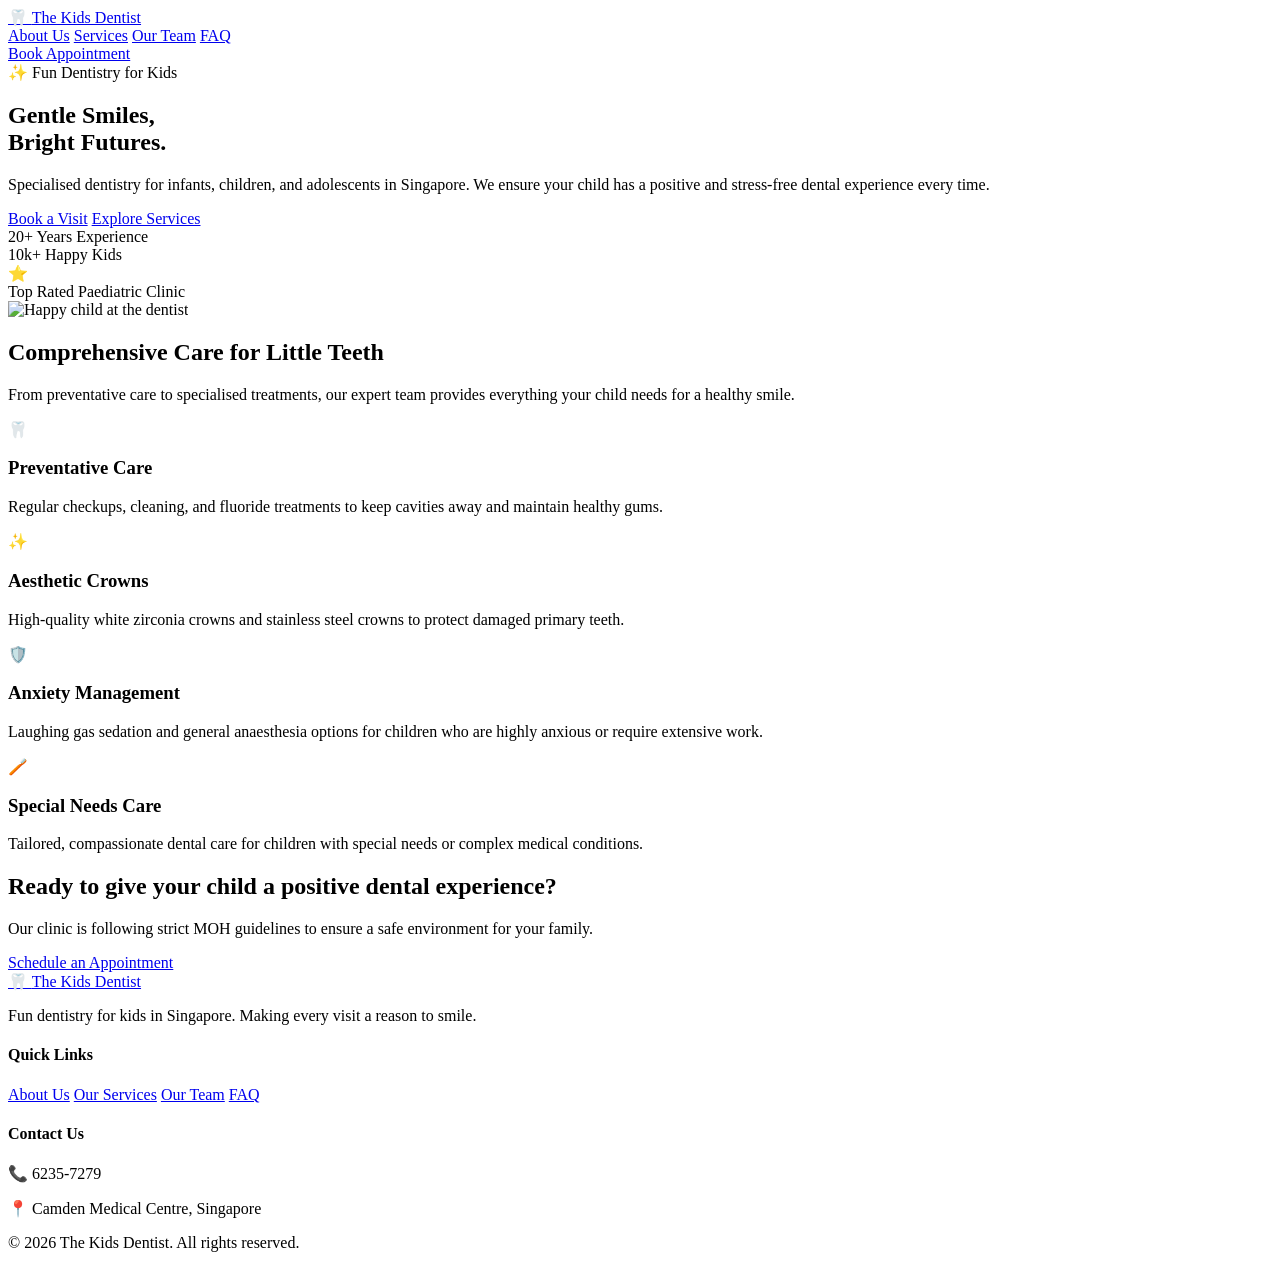
==== index.html @ a8c2c76f "Create index.html" ====
<!DOCTYPE html>
<html lang="en">
<head>
    <meta charset="UTF-8">
    <meta name="viewport" content="width=device-width, initial-scale=1.0">
    <title>Paediatric Dentist | Child Dentist | The Kids Dentist</title>
    <meta name="description" content="Premium paediatric dental services by Dr Rashid Tahir of The Kids Dentist. Ensuring your child has a positive, safe, and fun dental experience.">
    <link rel="preconnect" href="https://fonts.googleapis.com">
    <link rel="preconnect" href="https://fonts.gstatic.com" crossorigin>
    <link href="https://fonts.googleapis.com/css2?family=Inter:wght@300;400;500;600;700&family=Outfit:wght@400;500;600;700;800&display=swap" rel="stylesheet">
    <link rel="stylesheet" href="index.css">
</head>
<body>
    <header class="navbar">
        <div class="container nav-container">
            <a href="#" class="logo">
                <span class="logo-icon">🦷</span>
                <span class="logo-text">The Kids Dentist</span>
            </a>
            <nav class="nav-links">
                <a href="#about">About Us</a>
                <a href="#services">Services</a>
                <a href="#team">Our Team</a>
                <a href="#faq">FAQ</a>
            </nav>
            <div class="nav-actions">
                <a href="#contact" class="btn btn-primary">Book Appointment</a>
            </div>
        </div>
    </header>

    <main>
        <!-- Hero Section -->
        <section class="hero" id="home">
            <div class="container hero-container">
                <div class="hero-content">
                    <div class="badge">✨ Fun Dentistry for Kids</div>
                    <h1 class="hero-title">Gentle Smiles, <br><span>Bright Futures.</span></h1>
                    <p class="hero-subtitle">
                        Specialised dentistry for infants, children, and adolescents in Singapore. We ensure your child has a positive and stress-free dental experience every time.
                    </p>
                    <div class="hero-buttons">
                        <a href="#contact" class="btn btn-primary btn-large">Book a Visit</a>
                        <a href="#services" class="btn btn-secondary btn-large">Explore Services</a>
                    </div>
                    <div class="hero-stats">
                        <div class="stat-item">
                            <span class="stat-number">20+</span>
                            <span class="stat-label">Years Experience</span>
                        </div>
                        <div class="stat-item">
                            <span class="stat-number">10k+</span>
                            <span class="stat-label">Happy Kids</span>
                        </div>
                    </div>
                </div>
                <div class="hero-image-wrapper">
                    <!-- Glassmorphism decorative elements -->
                    <div class="glass-blob blob-1"></div>
                    <div class="glass-blob blob-2"></div>
                    <div class="glass-card floating-card">
                        <div class="card-icon">⭐</div>
                        <div class="card-text">Top Rated Paediatric Clinic</div>
                    </div>
                    <img src="https://images.unsplash.com/photo-1606811841689-23dfddce3e95?ixlib=rb-4.0.3&auto=format&fit=crop&w=800&q=80" alt="Happy child at the dentist" class="hero-image">
                </div>
            </div>
        </section>

        <!-- Services Section -->
        <section class="services" id="services">
            <div class="container">
                <div class="section-header">
                    <h2 class="section-title">Comprehensive Care for Little Teeth</h2>
                    <p class="section-subtitle">From preventative care to specialised treatments, our expert team provides everything your child needs for a healthy smile.</p>
                </div>
                
                <div class="services-grid">
                    <!-- Service Card 1 -->
                    <div class="service-card">
                        <div class="service-icon purple">🦷</div>
                        <h3 class="service-title">Preventative Care</h3>
                        <p class="service-desc">Regular checkups, cleaning, and fluoride treatments to keep cavities away and maintain healthy gums.</p>
                    </div>
                    <!-- Service Card 2 -->
                    <div class="service-card">
                        <div class="service-icon teal">✨</div>
                        <h3 class="service-title">Aesthetic Crowns</h3>
                        <p class="service-desc">High-quality white zirconia crowns and stainless steel crowns to protect damaged primary teeth.</p>
                    </div>
                    <!-- Service Card 3 -->
                    <div class="service-card">
                        <div class="service-icon orange">🛡️</div>
                        <h3 class="service-title">Anxiety Management</h3>
                        <p class="service-desc">Laughing gas sedation and general anaesthesia options for children who are highly anxious or require extensive work.</p>
                    </div>
                    <!-- Service Card 4 -->
                    <div class="service-card">
                        <div class="service-icon pink">🪥</div>
                        <h3 class="service-title">Special Needs Care</h3>
                        <p class="service-desc">Tailored, compassionate dental care for children with special needs or complex medical conditions.</p>
                    </div>
                </div>
            </div>
        </section>

        <!-- Call to Action Section -->
        <section class="cta-section">
            <div class="container cta-container glass-panel">
                <h2 class="cta-title">Ready to give your child a positive dental experience?</h2>
                <p class="cta-subtitle">Our clinic is following strict MOH guidelines to ensure a safe environment for your family.</p>
                <a href="#contact" class="btn btn-primary btn-large">Schedule an Appointment</a>
            </div>
        </section>
    </main>

    <footer class="footer">
        <div class="container footer-container">
            <div class="footer-brand">
                <a href="#" class="logo">
                    <span class="logo-icon">🦷</span>
                    <span class="logo-text">The Kids Dentist</span>
                </a>
                <p class="footer-desc">Fun dentistry for kids in Singapore. Making every visit a reason to smile.</p>
            </div>
            <div class="footer-links">
                <h4>Quick Links</h4>
                <a href="#about">About Us</a>
                <a href="#services">Our Services</a>
                <a href="#team">Our Team</a>
                <a href="#faq">FAQ</a>
            </div>
            <div class="footer-contact">
                <h4>Contact Us</h4>
                <p>📞 6235-7279</p>
                <p>📍 Camden Medical Centre, Singapore</p>
            </div>
        </div>
        <div class="footer-bottom">
            <p>&copy; 2026 The Kids Dentist. All rights reserved.</p>
        </div>
    </footer>

    <script src="script.js"></script>
</body>
</html>
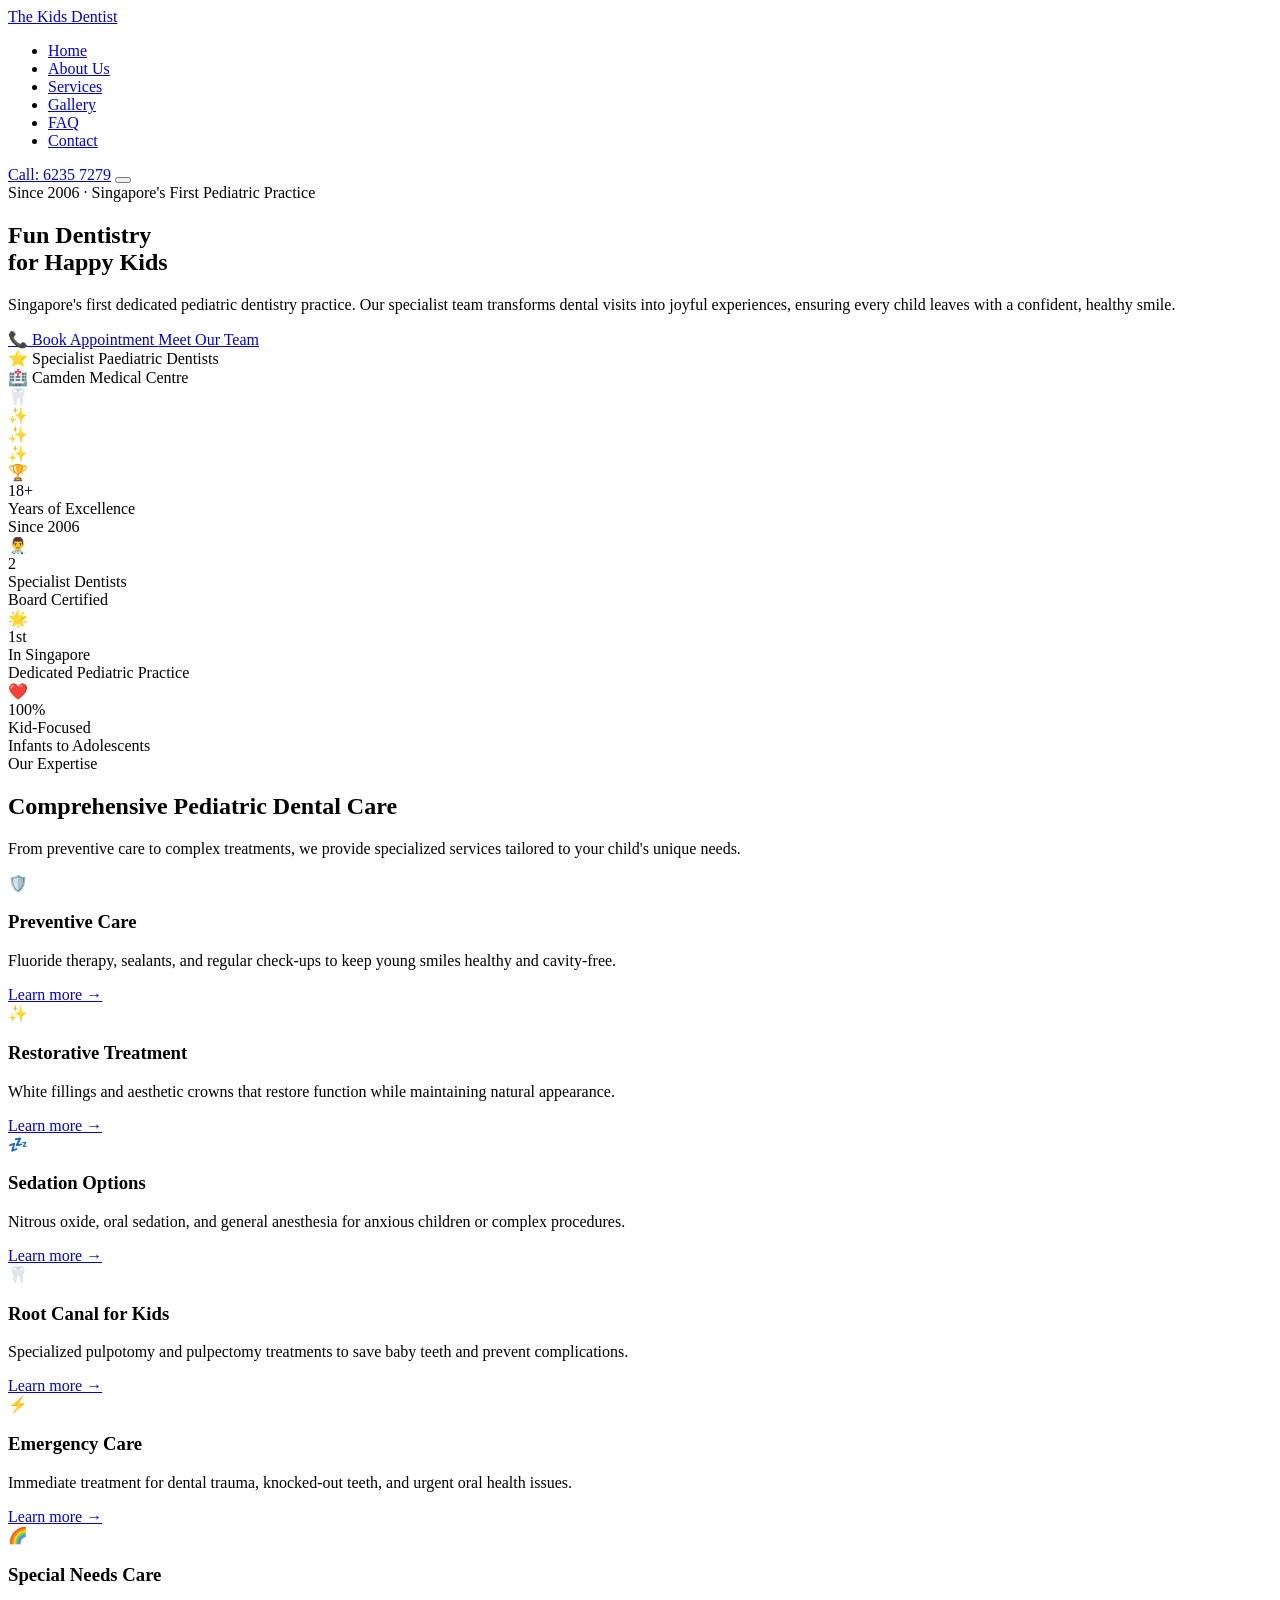
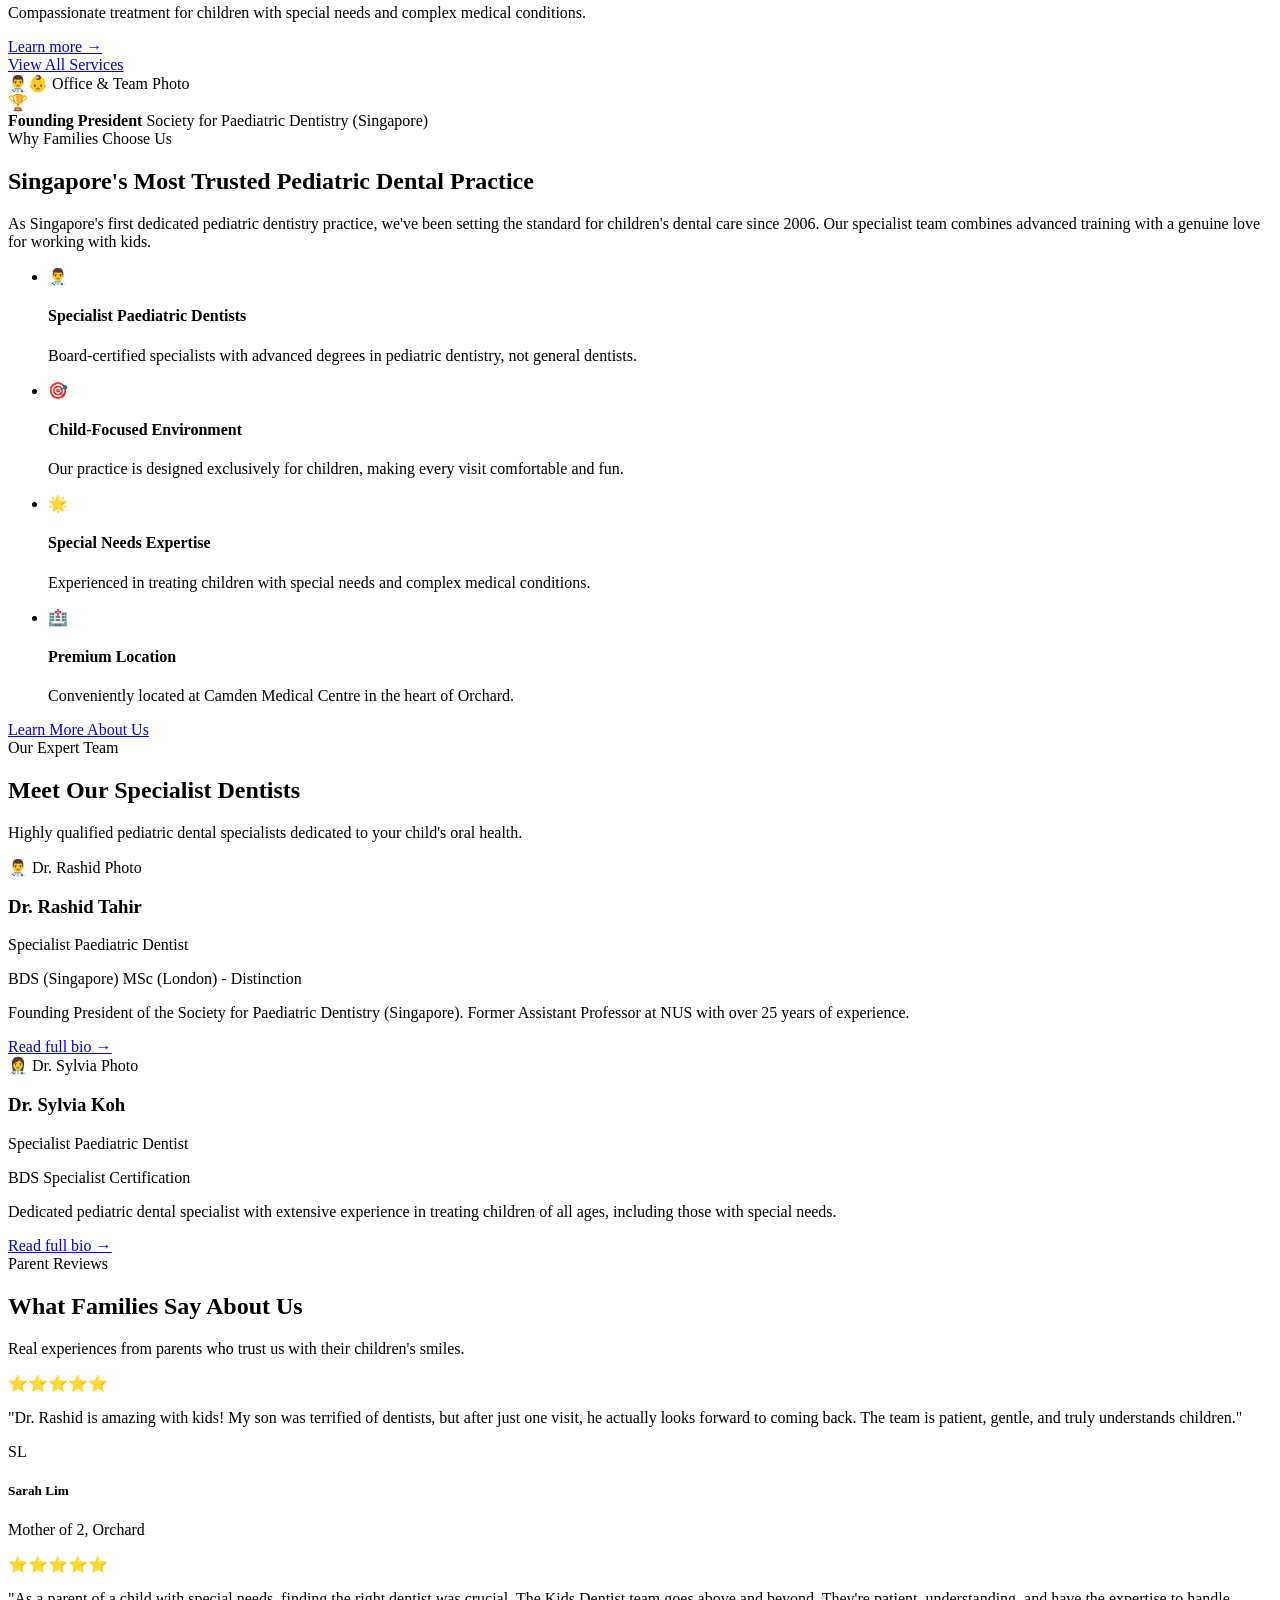
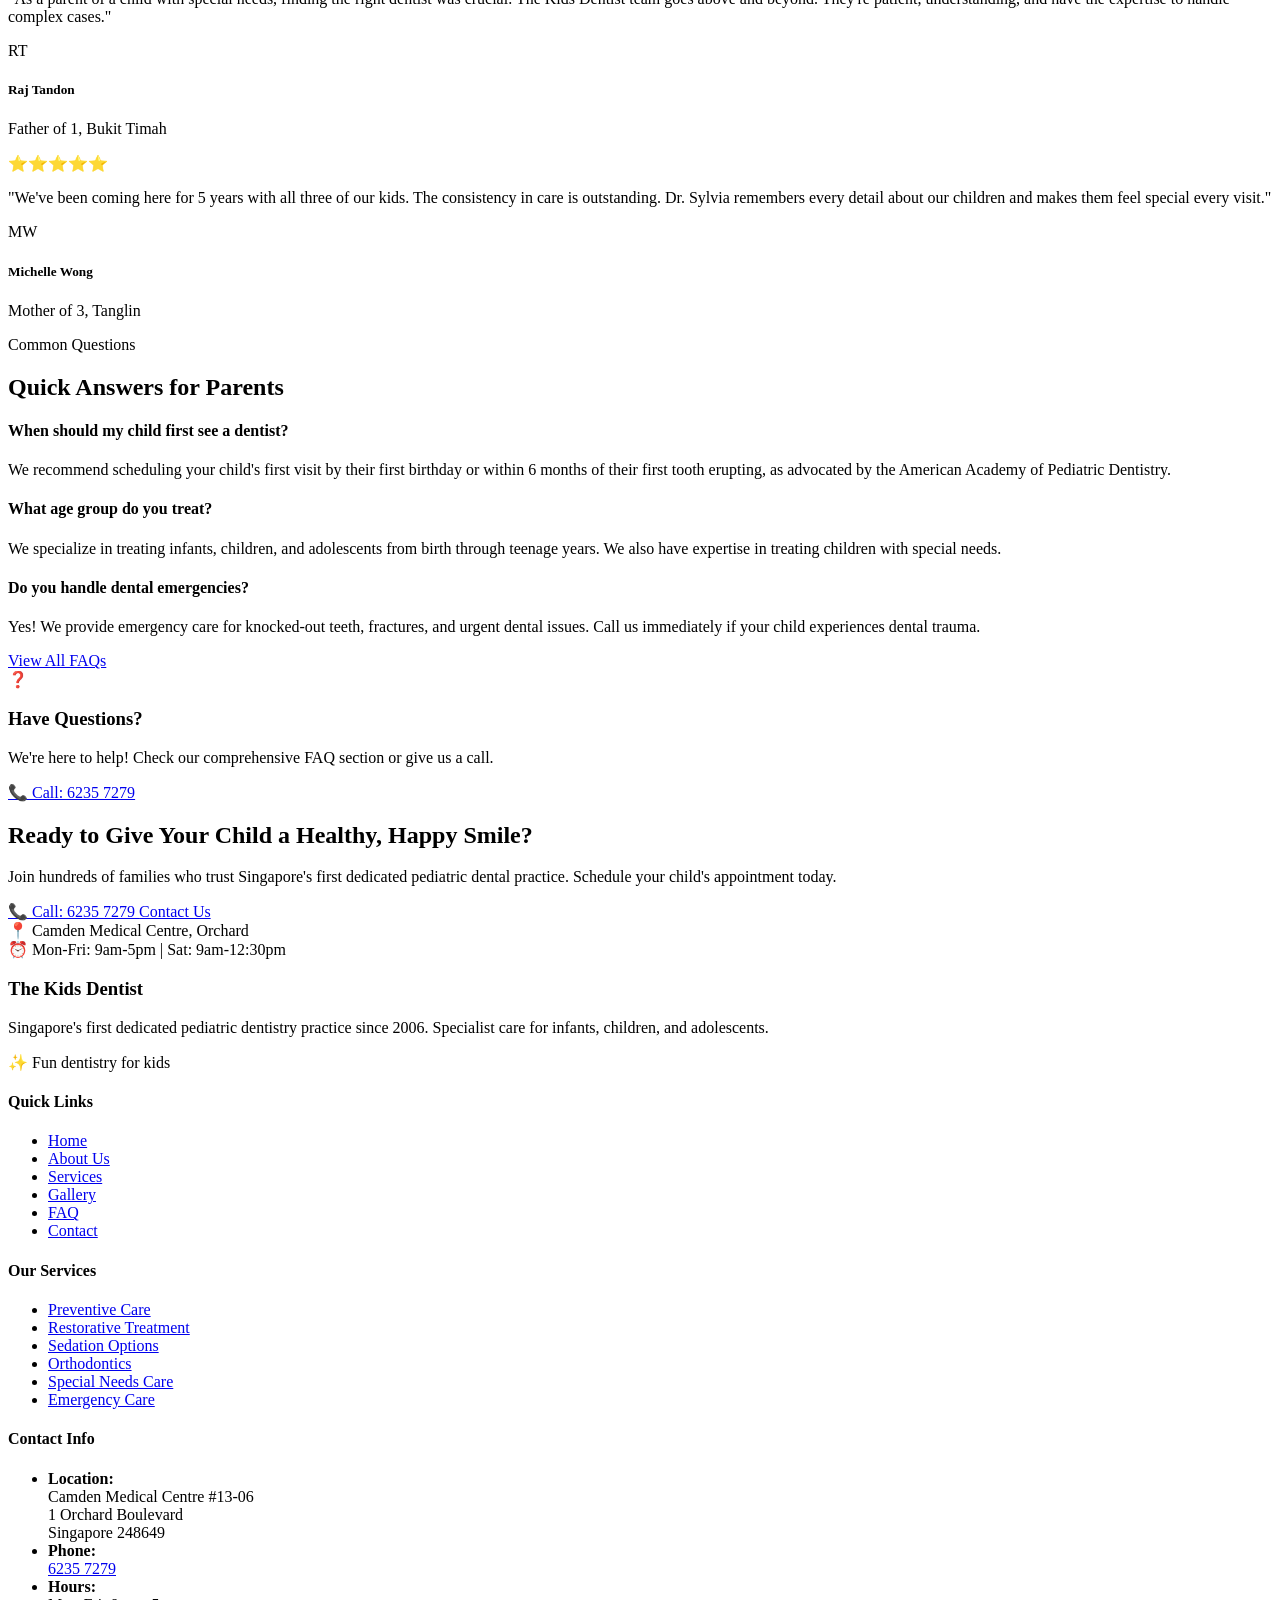
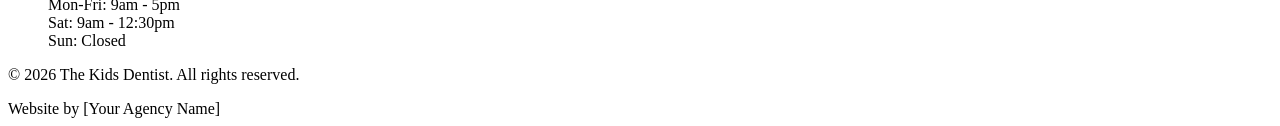
==== commit ebd3b703: "Update index.html" ====
--- a/index.html
+++ b/index.html
@@ -3,141 +3,456 @@
 <head>
     <meta charset="UTF-8">
     <meta name="viewport" content="width=device-width, initial-scale=1.0">
-    <title>Paediatric Dentist | Child Dentist | The Kids Dentist</title>
-    <meta name="description" content="Premium paediatric dental services by Dr Rashid Tahir of The Kids Dentist. Ensuring your child has a positive, safe, and fun dental experience.">
+    <title>The Kids Dentist | Singapore's Premier Pediatric Dental Practice Since 2006</title>
+    <meta name="description" content="Singapore's first dedicated pediatric dentistry practice since 2006. Specialist paediatric dentists providing fun, gentle dental care for infants, children and adolescents.">
     <link rel="preconnect" href="https://fonts.googleapis.com">
     <link rel="preconnect" href="https://fonts.gstatic.com" crossorigin>
-    <link href="https://fonts.googleapis.com/css2?family=Inter:wght@300;400;500;600;700&family=Outfit:wght@400;500;600;700;800&display=swap" rel="stylesheet">
-    <link rel="stylesheet" href="index.css">
+    <link href="https://fonts.googleapis.com/css2?family=DM+Sans:opsz,wght@9..40,400;9..40,500;9..40,600;9..40,700&family=Fredoka:wght@400;500;600;700&display=swap" rel="stylesheet">
+    <link rel="stylesheet" href="styles.css">
 </head>
 <body>
-    <header class="navbar">
-        <div class="container nav-container">
-            <a href="#" class="logo">
-                <span class="logo-icon">🦷</span>
-                <span class="logo-text">The Kids Dentist</span>
-            </a>
-            <nav class="nav-links">
-                <a href="#about">About Us</a>
-                <a href="#services">Services</a>
-                <a href="#team">Our Team</a>
-                <a href="#faq">FAQ</a>
-            </nav>
-            <div class="nav-actions">
-                <a href="#contact" class="btn btn-primary">Book Appointment</a>
-            </div>
-        </div>
-    </header>
-
-    <main>
-        <!-- Hero Section -->
-        <section class="hero" id="home">
-            <div class="container hero-container">
-                <div class="hero-content">
-                    <div class="badge">✨ Fun Dentistry for Kids</div>
-                    <h1 class="hero-title">Gentle Smiles, <br><span>Bright Futures.</span></h1>
-                    <p class="hero-subtitle">
-                        Specialised dentistry for infants, children, and adolescents in Singapore. We ensure your child has a positive and stress-free dental experience every time.
-                    </p>
-                    <div class="hero-buttons">
-                        <a href="#contact" class="btn btn-primary btn-large">Book a Visit</a>
-                        <a href="#services" class="btn btn-secondary btn-large">Explore Services</a>
-                    </div>
-                    <div class="hero-stats">
-                        <div class="stat-item">
-                            <span class="stat-number">20+</span>
-                            <span class="stat-label">Years Experience</span>
-                        </div>
-                        <div class="stat-item">
-                            <span class="stat-number">10k+</span>
-                            <span class="stat-label">Happy Kids</span>
-                        </div>
-                    </div>
-                </div>
-                <div class="hero-image-wrapper">
-                    <!-- Glassmorphism decorative elements -->
-                    <div class="glass-blob blob-1"></div>
-                    <div class="glass-blob blob-2"></div>
-                    <div class="glass-card floating-card">
-                        <div class="card-icon">⭐</div>
-                        <div class="card-text">Top Rated Paediatric Clinic</div>
-                    </div>
-                    <img src="https://images.unsplash.com/photo-1606811841689-23dfddce3e95?ixlib=rb-4.0.3&auto=format&fit=crop&w=800&q=80" alt="Happy child at the dentist" class="hero-image">
-                </div>
-            </div>
-        </section>
-
-        <!-- Services Section -->
-        <section class="services" id="services">
-            <div class="container">
-                <div class="section-header">
-                    <h2 class="section-title">Comprehensive Care for Little Teeth</h2>
-                    <p class="section-subtitle">From preventative care to specialised treatments, our expert team provides everything your child needs for a healthy smile.</p>
-                </div>
-                
-                <div class="services-grid">
-                    <!-- Service Card 1 -->
-                    <div class="service-card">
-                        <div class="service-icon purple">🦷</div>
-                        <h3 class="service-title">Preventative Care</h3>
-                        <p class="service-desc">Regular checkups, cleaning, and fluoride treatments to keep cavities away and maintain healthy gums.</p>
-                    </div>
-                    <!-- Service Card 2 -->
-                    <div class="service-card">
-                        <div class="service-icon teal">✨</div>
-                        <h3 class="service-title">Aesthetic Crowns</h3>
-                        <p class="service-desc">High-quality white zirconia crowns and stainless steel crowns to protect damaged primary teeth.</p>
-                    </div>
-                    <!-- Service Card 3 -->
-                    <div class="service-card">
-                        <div class="service-icon orange">🛡️</div>
-                        <h3 class="service-title">Anxiety Management</h3>
-                        <p class="service-desc">Laughing gas sedation and general anaesthesia options for children who are highly anxious or require extensive work.</p>
-                    </div>
-                    <!-- Service Card 4 -->
-                    <div class="service-card">
-                        <div class="service-icon pink">🪥</div>
-                        <h3 class="service-title">Special Needs Care</h3>
-                        <p class="service-desc">Tailored, compassionate dental care for children with special needs or complex medical conditions.</p>
-                    </div>
-                </div>
-            </div>
-        </section>
-
-        <!-- Call to Action Section -->
-        <section class="cta-section">
-            <div class="container cta-container glass-panel">
-                <h2 class="cta-title">Ready to give your child a positive dental experience?</h2>
-                <p class="cta-subtitle">Our clinic is following strict MOH guidelines to ensure a safe environment for your family.</p>
-                <a href="#contact" class="btn btn-primary btn-large">Schedule an Appointment</a>
-            </div>
-        </section>
-    </main>
-
+    <!-- Navigation -->
+    <nav class="navbar" id="navbar">
+        <div class="nav-content container">
+            <a href="index.html" class="logo">The Kids Dentist</a>
+            <ul class="nav-links" id="navLinks">
+                <li><a href="index.html" class="active">Home</a></li>
+                <li><a href="about.html">About Us</a></li>
+                <li><a href="services.html">Services</a></li>
+                <li><a href="gallery.html">Gallery</a></li>
+                <li><a href="faq.html">FAQ</a></li>
+                <li><a href="contact.html">Contact</a></li>
+            </ul>
+            <a href="tel:+6562357279" class="cta-btn">Call: 6235 7279</a>
+            <button class="mobile-toggle" id="mobileToggle">
+                <span></span>
+                <span></span>
+                <span></span>
+            </button>
+        </div>
+    </nav>
+
+    <!-- Hero Section -->
+    <section class="hero">
+        <div class="hero-bg-shape"></div>
+        <div class="hero-bg-shape-2"></div>
+        <div class="container">
+            <div class="hero-content">
+                <div class="hero-text">
+                    <div class="hero-badge">Since 2006 · Singapore's First Pediatric Practice</div>
+                    <h1>
+                        Fun Dentistry<br />
+                        for <span class="highlight">Happy Kids</span>
+                    </h1>
+                    <p class="hero-description">
+                        Singapore's first dedicated pediatric dentistry practice. Our specialist team transforms dental visits into joyful experiences, ensuring every child leaves with a confident, healthy smile.
+                    </p>
+                    <div class="hero-ctas">
+                        <a href="tel:+6562357279" class="btn-primary">
+                            <span class="btn-icon">📞</span>
+                            Book Appointment
+                        </a>
+                        <a href="about.html" class="btn-secondary">Meet Our Team</a>
+                    </div>
+                    <div class="hero-trust">
+                        <div class="trust-item">
+                            <span class="trust-icon">⭐</span>
+                            <span>Specialist Paediatric Dentists</span>
+                        </div>
+                        <div class="trust-item">
+                            <span class="trust-icon">🏥</span>
+                            <span>Camden Medical Centre</span>
+                        </div>
+                    </div>
+                </div>
+                <div class="hero-image">
+                    <div class="hero-visual">
+                        <div class="tooth-icon">🦷</div>
+                        <div class="sparkle sparkle-1">✨</div>
+                        <div class="sparkle sparkle-2">✨</div>
+                        <div class="sparkle sparkle-3">✨</div>
+                    </div>
+                </div>
+            </div>
+        </div>
+    </section>
+
+    <!-- Stats Section -->
+    <section class="stats">
+        <div class="container">
+            <div class="stats-grid">
+                <div class="stat-card">
+                    <div class="stat-icon">🏆</div>
+                    <div class="stat-number">18+</div>
+                    <div class="stat-label">Years of Excellence</div>
+                    <div class="stat-desc">Since 2006</div>
+                </div>
+                <div class="stat-card">
+                    <div class="stat-icon">👨‍⚕️</div>
+                    <div class="stat-number">2</div>
+                    <div class="stat-label">Specialist Dentists</div>
+                    <div class="stat-desc">Board Certified</div>
+                </div>
+                <div class="stat-card">
+                    <div class="stat-icon">🌟</div>
+                    <div class="stat-number">1st</div>
+                    <div class="stat-label">In Singapore</div>
+                    <div class="stat-desc">Dedicated Pediatric Practice</div>
+                </div>
+                <div class="stat-card">
+                    <div class="stat-icon">❤️</div>
+                    <div class="stat-number">100%</div>
+                    <div class="stat-label">Kid-Focused</div>
+                    <div class="stat-desc">Infants to Adolescents</div>
+                </div>
+            </div>
+        </div>
+    </section>
+
+    <!-- Services Preview -->
+    <section class="services-preview">
+        <div class="container">
+            <div class="section-header">
+                <span class="section-label">Our Expertise</span>
+                <h2>Comprehensive Pediatric Dental Care</h2>
+                <p>From preventive care to complex treatments, we provide specialized services tailored to your child's unique needs.</p>
+            </div>
+            <div class="services-grid">
+                <div class="service-card">
+                    <div class="service-icon">🛡️</div>
+                    <h3>Preventive Care</h3>
+                    <p>Fluoride therapy, sealants, and regular check-ups to keep young smiles healthy and cavity-free.</p>
+                    <a href="services.html#preventive" class="service-link">Learn more →</a>
+                </div>
+                <div class="service-card">
+                    <div class="service-icon">✨</div>
+                    <h3>Restorative Treatment</h3>
+                    <p>White fillings and aesthetic crowns that restore function while maintaining natural appearance.</p>
+                    <a href="services.html#restorative" class="service-link">Learn more →</a>
+                </div>
+                <div class="service-card">
+                    <div class="service-icon">💤</div>
+                    <h3>Sedation Options</h3>
+                    <p>Nitrous oxide, oral sedation, and general anesthesia for anxious children or complex procedures.</p>
+                    <a href="services.html#sedation" class="service-link">Learn more →</a>
+                </div>
+                <div class="service-card">
+                    <div class="service-icon">🦷</div>
+                    <h3>Root Canal for Kids</h3>
+                    <p>Specialized pulpotomy and pulpectomy treatments to save baby teeth and prevent complications.</p>
+                    <a href="services.html#rootcanal" class="service-link">Learn more →</a>
+                </div>
+                <div class="service-card">
+                    <div class="service-icon">⚡</div>
+                    <h3>Emergency Care</h3>
+                    <p>Immediate treatment for dental trauma, knocked-out teeth, and urgent oral health issues.</p>
+                    <a href="services.html#emergency" class="service-link">Learn more →</a>
+                </div>
+                <div class="service-card">
+                    <div class="service-icon">🌈</div>
+                    <h3>Special Needs Care</h3>
+                    <p>Compassionate treatment for children with special needs and complex medical conditions.</p>
+                    <a href="services.html#specialneeds" class="service-link">Learn more →</a>
+                </div>
+            </div>
+            <div class="section-cta">
+                <a href="services.html" class="btn-primary">View All Services</a>
+            </div>
+        </div>
+    </section>
+
+    <!-- Why Choose Us -->
+    <section class="why-us">
+        <div class="container">
+            <div class="why-us-content">
+                <div class="why-us-visual">
+                    <div class="why-image-placeholder">
+                        <span class="placeholder-icon">👨‍⚕️👶</span>
+                        <span class="placeholder-text">Office & Team Photo</span>
+                    </div>
+                    <div class="achievement-badge">
+                        <div class="badge-icon">🏆</div>
+                        <div class="badge-text">
+                            <strong>Founding President</strong>
+                            <span>Society for Paediatric Dentistry (Singapore)</span>
+                        </div>
+                    </div>
+                </div>
+                <div class="why-us-text">
+                    <span class="section-label">Why Families Choose Us</span>
+                    <h2>Singapore's Most Trusted Pediatric Dental Practice</h2>
+                    <p class="why-intro">
+                        As Singapore's first dedicated pediatric dentistry practice, we've been setting the standard for children's dental care since 2006. Our specialist team combines advanced training with a genuine love for working with kids.
+                    </p>
+                    <ul class="features-list">
+                        <li class="feature-item">
+                            <div class="feature-icon">👨‍⚕️</div>
+                            <div class="feature-text">
+                                <h4>Specialist Paediatric Dentists</h4>
+                                <p>Board-certified specialists with advanced degrees in pediatric dentistry, not general dentists.</p>
+                            </div>
+                        </li>
+                        <li class="feature-item">
+                            <div class="feature-icon">🎯</div>
+                            <div class="feature-text">
+                                <h4>Child-Focused Environment</h4>
+                                <p>Our practice is designed exclusively for children, making every visit comfortable and fun.</p>
+                            </div>
+                        </li>
+                        <li class="feature-item">
+                            <div class="feature-icon">🌟</div>
+                            <div class="feature-text">
+                                <h4>Special Needs Expertise</h4>
+                                <p>Experienced in treating children with special needs and complex medical conditions.</p>
+                            </div>
+                        </li>
+                        <li class="feature-item">
+                            <div class="feature-icon">🏥</div>
+                            <div class="feature-text">
+                                <h4>Premium Location</h4>
+                                <p>Conveniently located at Camden Medical Centre in the heart of Orchard.</p>
+                            </div>
+                        </li>
+                    </ul>
+                    <a href="about.html" class="btn-secondary">Learn More About Us</a>
+                </div>
+            </div>
+        </div>
+    </section>
+
+    <!-- Meet Our Dentists -->
+    <section class="dentists-preview">
+        <div class="container">
+            <div class="section-header">
+                <span class="section-label">Our Expert Team</span>
+                <h2>Meet Our Specialist Dentists</h2>
+                <p>Highly qualified pediatric dental specialists dedicated to your child's oral health.</p>
+            </div>
+            <div class="dentists-grid">
+                <div class="dentist-card">
+                    <div class="dentist-image-placeholder">
+                        <span class="placeholder-icon">👨‍⚕️</span>
+                        <span class="placeholder-text">Dr. Rashid Photo</span>
+                    </div>
+                    <div class="dentist-info">
+                        <h3>Dr. Rashid Tahir</h3>
+                        <p class="dentist-title">Specialist Paediatric Dentist</p>
+                        <div class="dentist-credentials">
+                            <span class="credential">BDS (Singapore)</span>
+                            <span class="credential">MSc (London) - Distinction</span>
+                        </div>
+                        <p class="dentist-desc">
+                            Founding President of the Society for Paediatric Dentistry (Singapore). Former Assistant Professor at NUS with over 25 years of experience.
+                        </p>
+                        <a href="about.html#dr-rashid-tahir" class="text-link">Read full bio →</a>
+                    </div>
+                </div>
+                <div class="dentist-card">
+                    <div class="dentist-image-placeholder">
+                        <span class="placeholder-icon">👩‍⚕️</span>
+                        <span class="placeholder-text">Dr. Sylvia Photo</span>
+                    </div>
+                    <div class="dentist-info">
+                        <h3>Dr. Sylvia Koh</h3>
+                        <p class="dentist-title">Specialist Paediatric Dentist</p>
+                        <div class="dentist-credentials">
+                            <span class="credential">BDS</span>
+                            <span class="credential">Specialist Certification</span>
+                        </div>
+                        <p class="dentist-desc">
+                            Dedicated pediatric dental specialist with extensive experience in treating children of all ages, including those with special needs.
+                        </p>
+                        <a href="about.html#dr-sylvia-koh" class="text-link">Read full bio →</a>
+                    </div>
+                </div>
+            </div>
+        </div>
+    </section>
+
+    <!-- Testimonials -->
+    <section class="testimonials">
+        <div class="container">
+            <div class="section-header">
+                <span class="section-label">Parent Reviews</span>
+                <h2>What Families Say About Us</h2>
+                <p>Real experiences from parents who trust us with their children's smiles.</p>
+            </div>
+            <div class="testimonials-grid">
+                <div class="testimonial-card">
+                    <div class="stars">⭐⭐⭐⭐⭐</div>
+                    <p class="testimonial-text">
+                        "Dr. Rashid is amazing with kids! My son was terrified of dentists, but after just one visit, he actually looks forward to coming back. The team is patient, gentle, and truly understands children."
+                    </p>
+                    <div class="testimonial-author">
+                        <div class="author-avatar">SL</div>
+                        <div class="author-info">
+                            <h5>Sarah Lim</h5>
+                            <p>Mother of 2, Orchard</p>
+                        </div>
+                    </div>
+                </div>
+                <div class="testimonial-card">
+                    <div class="stars">⭐⭐⭐⭐⭐</div>
+                    <p class="testimonial-text">
+                        "As a parent of a child with special needs, finding the right dentist was crucial. The Kids Dentist team goes above and beyond. They're patient, understanding, and have the expertise to handle complex cases."
+                    </p>
+                    <div class="testimonial-author">
+                        <div class="author-avatar">RT</div>
+                        <div class="author-info">
+                            <h5>Raj Tandon</h5>
+                            <p>Father of 1, Bukit Timah</p>
+                        </div>
+                    </div>
+                </div>
+                <div class="testimonial-card">
+                    <div class="stars">⭐⭐⭐⭐⭐</div>
+                    <p class="testimonial-text">
+                        "We've been coming here for 5 years with all three of our kids. The consistency in care is outstanding. Dr. Sylvia remembers every detail about our children and makes them feel special every visit."
+                    </p>
+                    <div class="testimonial-author">
+                        <div class="author-avatar">MW</div>
+                        <div class="author-info">
+                            <h5>Michelle Wong</h5>
+                            <p>Mother of 3, Tanglin</p>
+                        </div>
+                    </div>
+                </div>
+            </div>
+        </div>
+    </section>
+
+    <!-- FAQ Preview -->
+    <section class="faq-preview">
+        <div class="container">
+            <div class="faq-content">
+                <div class="faq-text">
+                    <span class="section-label">Common Questions</span>
+                    <h2>Quick Answers for Parents</h2>
+                    <div class="faq-list">
+                        <div class="faq-item">
+                            <h4>When should my child first see a dentist?</h4>
+                            <p>We recommend scheduling your child's first visit by their first birthday or within 6 months of their first tooth erupting, as advocated by the American Academy of Pediatric Dentistry.</p>
+                        </div>
+                        <div class="faq-item">
+                            <h4>What age group do you treat?</h4>
+                            <p>We specialize in treating infants, children, and adolescents from birth through teenage years. We also have expertise in treating children with special needs.</p>
+                        </div>
+                        <div class="faq-item">
+                            <h4>Do you handle dental emergencies?</h4>
+                            <p>Yes! We provide emergency care for knocked-out teeth, fractures, and urgent dental issues. Call us immediately if your child experiences dental trauma.</p>
+                        </div>
+                    </div>
+                    <a href="faq.html" class="btn-secondary">View All FAQs</a>
+                </div>
+                <div class="faq-visual">
+                    <div class="faq-card">
+                        <div class="faq-icon">❓</div>
+                        <h3>Have Questions?</h3>
+                        <p>We're here to help! Check our comprehensive FAQ section or give us a call.</p>
+                        <a href="tel:+6562357279" class="faq-cta">
+                            <span>📞</span>
+                            Call: 6235 7279
+                        </a>
+                    </div>
+                </div>
+            </div>
+        </div>
+    </section>
+
+    <!-- CTA Section -->
+    <section class="cta-section">
+        <div class="container">
+            <div class="cta-content">
+                <h2>Ready to Give Your Child a Healthy, Happy Smile?</h2>
+                <p>
+                    Join hundreds of families who trust Singapore's first dedicated pediatric dental practice. Schedule your child's appointment today.
+                </p>
+                <div class="cta-buttons">
+                    <a href="tel:+6562357279" class="btn-white">
+                        <span class="btn-icon">📞</span>
+                        Call: 6235 7279
+                    </a>
+                    <a href="contact.html" class="btn-outline-white">Contact Us</a>
+                </div>
+                <div class="cta-info">
+                    <div class="cta-info-item">
+                        <span class="info-icon">📍</span>
+                        <span>Camden Medical Centre, Orchard</span>
+                    </div>
+                    <div class="cta-info-item">
+                        <span class="info-icon">⏰</span>
+                        <span>Mon-Fri: 9am-5pm | Sat: 9am-12:30pm</span>
+                    </div>
+                </div>
+            </div>
+        </div>
+    </section>
+
+    <!-- Footer -->
     <footer class="footer">
-        <div class="container footer-container">
-            <div class="footer-brand">
-                <a href="#" class="logo">
-                    <span class="logo-icon">🦷</span>
-                    <span class="logo-text">The Kids Dentist</span>
-                </a>
-                <p class="footer-desc">Fun dentistry for kids in Singapore. Making every visit a reason to smile.</p>
-            </div>
-            <div class="footer-links">
-                <h4>Quick Links</h4>
-                <a href="#about">About Us</a>
-                <a href="#services">Our Services</a>
-                <a href="#team">Our Team</a>
-                <a href="#faq">FAQ</a>
-            </div>
-            <div class="footer-contact">
-                <h4>Contact Us</h4>
-                <p>📞 6235-7279</p>
-                <p>📍 Camden Medical Centre, Singapore</p>
-            </div>
-        </div>
-        <div class="footer-bottom">
-            <p>&copy; 2026 The Kids Dentist. All rights reserved.</p>
+        <div class="container">
+            <div class="footer-content">
+                <div class="footer-brand">
+                    <h3>The Kids Dentist</h3>
+                    <p>
+                        Singapore's first dedicated pediatric dentistry practice since 2006. 
+                        Specialist care for infants, children, and adolescents.
+                    </p>
+                    <div class="footer-motto">
+                        <span class="motto-icon">✨</span>
+                        <span class="motto-text">Fun dentistry for kids</span>
+                    </div>
+                </div>
+                <div class="footer-section">
+                    <h4>Quick Links</h4>
+                    <ul class="footer-links">
+                        <li><a href="index.html">Home</a></li>
+                        <li><a href="about.html">About Us</a></li>
+                        <li><a href="services.html">Services</a></li>
+                        <li><a href="gallery.html">Gallery</a></li>
+                        <li><a href="faq.html">FAQ</a></li>
+                        <li><a href="contact.html">Contact</a></li>
+                    </ul>
+                </div>
+                <div class="footer-section">
+                    <h4>Our Services</h4>
+                    <ul class="footer-links">
+                        <li><a href="services.html#preventive">Preventive Care</a></li>
+                        <li><a href="services.html#restorative">Restorative Treatment</a></li>
+                        <li><a href="services.html#sedation">Sedation Options</a></li>
+                        <li><a href="services.html#orthodontics">Orthodontics</a></li>
+                        <li><a href="services.html#specialneeds">Special Needs Care</a></li>
+                        <li><a href="services.html#emergency">Emergency Care</a></li>
+                    </ul>
+                </div>
+                <div class="footer-section">
+                    <h4>Contact Info</h4>
+                    <ul class="footer-links">
+                        <li>
+                            <strong>Location:</strong><br>
+                            Camden Medical Centre #13-06<br>
+                            1 Orchard Boulevard<br>
+                            Singapore 248649
+                        </li>
+                        <li>
+                            <strong>Phone:</strong><br>
+                            <a href="tel:+6562357279">6235 7279</a>
+                        </li>
+                        <li>
+                            <strong>Hours:</strong><br>
+                            Mon-Fri: 9am - 5pm<br>
+                            Sat: 9am - 12:30pm<br>
+                            Sun: Closed
+                        </li>
+                    </ul>
+                </div>
+            </div>
+            <div class="footer-bottom">
+                <p>&copy; 2026 The Kids Dentist. All rights reserved.</p>
+                <div class="footer-credits">
+                    <span>Website by [Your Agency Name]</span>
+                </div>
+            </div>
         </div>
     </footer>
 
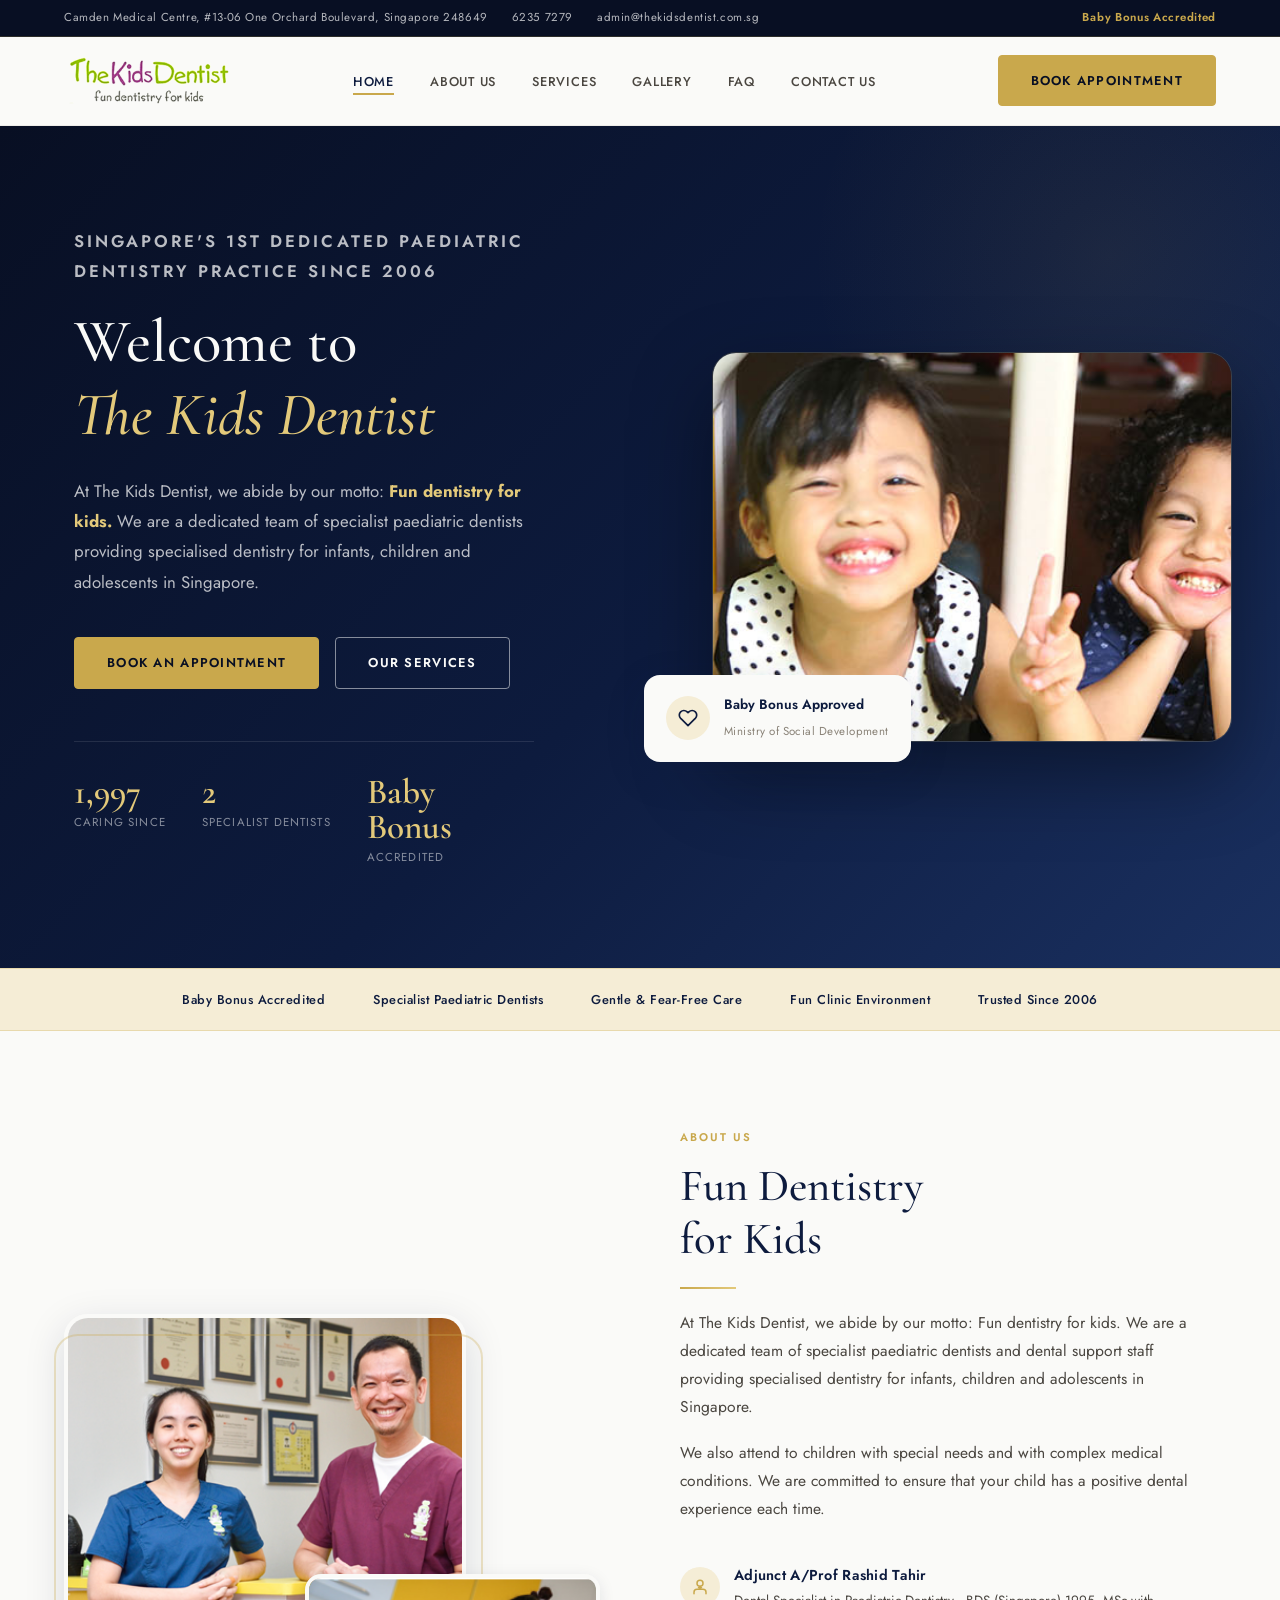
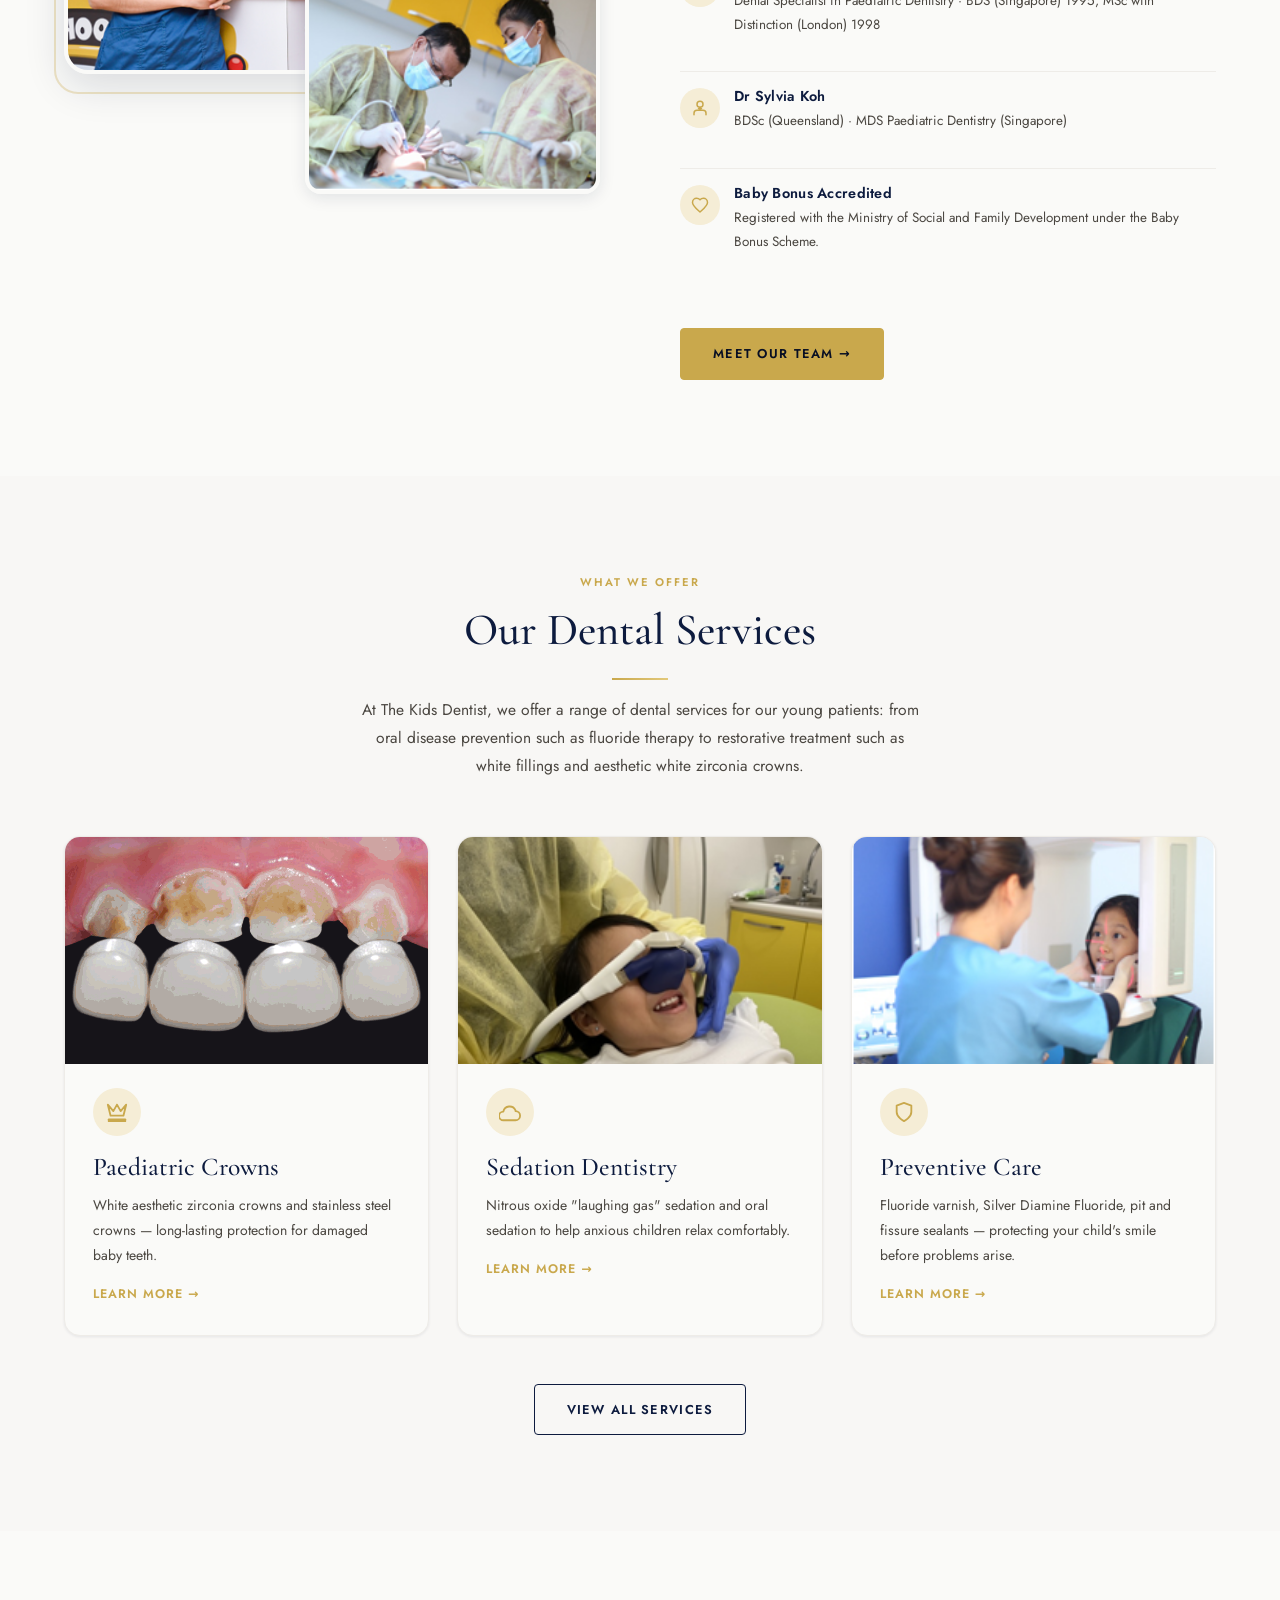
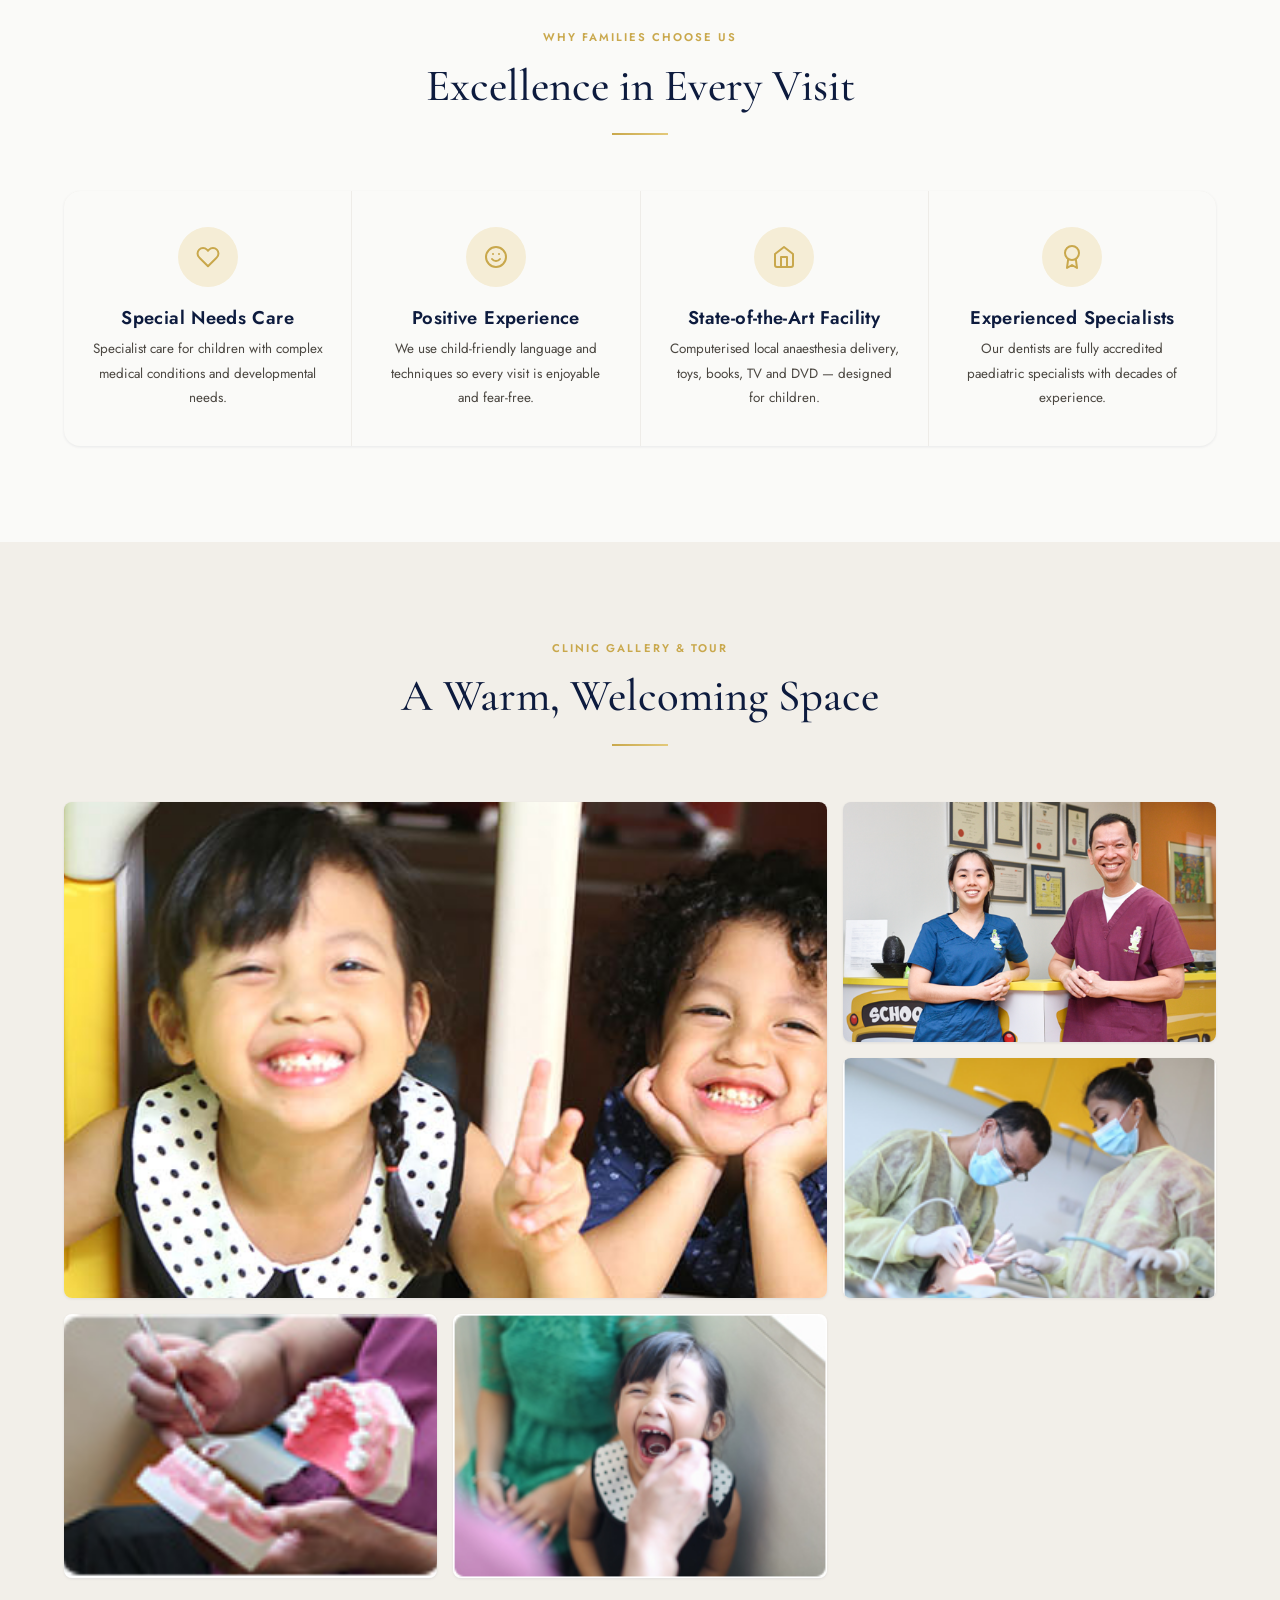
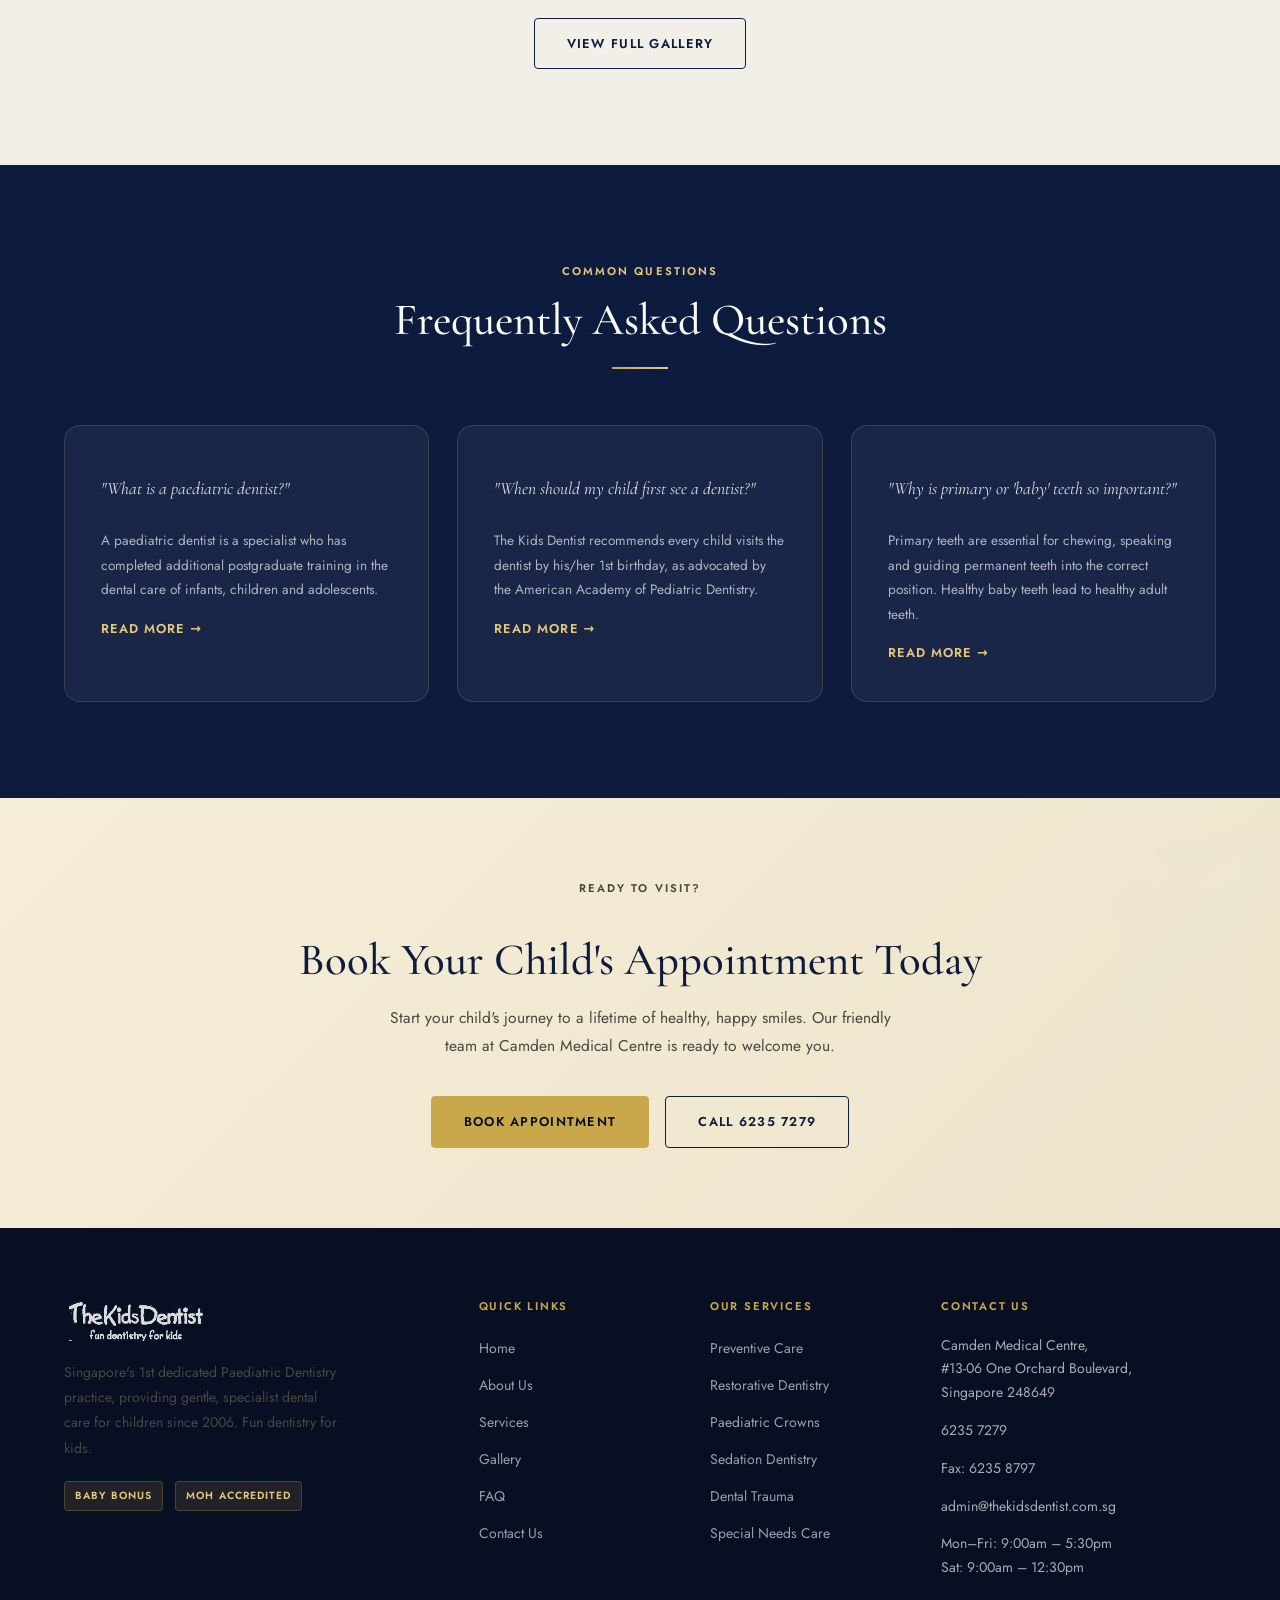
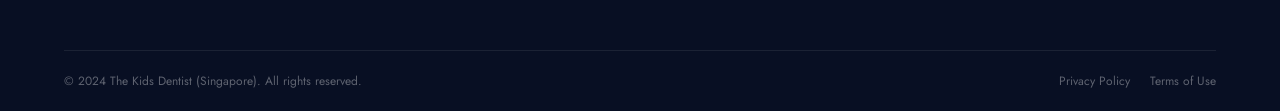
==== commit 7600bb26: "Add files via upload" ====
--- a/index.html
+++ b/index.html
@@ -1,461 +1,402 @@
-<!DOCTYPE html>
+﻿<!DOCTYPE html>
 <html lang="en">
 <head>
-    <meta charset="UTF-8">
-    <meta name="viewport" content="width=device-width, initial-scale=1.0">
-    <title>The Kids Dentist | Singapore's Premier Pediatric Dental Practice Since 2006</title>
-    <meta name="description" content="Singapore's first dedicated pediatric dentistry practice since 2006. Specialist paediatric dentists providing fun, gentle dental care for infants, children and adolescents.">
-    <link rel="preconnect" href="https://fonts.googleapis.com">
-    <link rel="preconnect" href="https://fonts.gstatic.com" crossorigin>
-    <link href="https://fonts.googleapis.com/css2?family=DM+Sans:opsz,wght@9..40,400;9..40,500;9..40,600;9..40,700&family=Fredoka:wght@400;500;600;700&display=swap" rel="stylesheet">
-    <link rel="stylesheet" href="styles.css">
+  <meta charset="UTF-8" />
+  <meta name="viewport" content="width=device-width, initial-scale=1.0" />
+  <title>Paediatric Dentist | Child Dentist | The Kids Dentist</title>
+  <meta name="description" content="In need of child dental/paediatric dental services? Dr Rashid Tahir of The Kids Dentist offers paediatric dentistry. Call our child dentist at 6235-7279 now!" />
+  <meta name="robots" content="index, follow" />
+  <link rel="canonical" href="https://www.thekidsdentist.com.sg/" />
+  <link rel="preconnect" href="https://fonts.googleapis.com" />
+  <link rel="preconnect" href="https://fonts.gstatic.com" crossorigin />
+  <link rel="stylesheet" href="assets/css/style.css" />
+  <link rel="stylesheet" href="assets/css/home.css" />
 </head>
 <body>
-    <!-- Navigation -->
-    <nav class="navbar" id="navbar">
-        <div class="nav-content container">
-            <a href="index.html" class="logo">The Kids Dentist</a>
-            <ul class="nav-links" id="navLinks">
-                <li><a href="index.html" class="active">Home</a></li>
-                <li><a href="about.html">About Us</a></li>
-                <li><a href="services.html">Services</a></li>
-                <li><a href="gallery.html">Gallery</a></li>
-                <li><a href="faq.html">FAQ</a></li>
-                <li><a href="contact.html">Contact</a></li>
-            </ul>
-            <a href="tel:+6562357279" class="cta-btn">Call: 6235 7279</a>
-            <button class="mobile-toggle" id="mobileToggle">
-                <span></span>
-                <span></span>
-                <span></span>
-            </button>
-        </div>
-    </nav>
-
-    <!-- Hero Section -->
-    <section class="hero">
-        <div class="hero-bg-shape"></div>
-        <div class="hero-bg-shape-2"></div>
-        <div class="container">
-            <div class="hero-content">
-                <div class="hero-text">
-                    <div class="hero-badge">Since 2006 · Singapore's First Pediatric Practice</div>
-                    <h1>
-                        Fun Dentistry<br />
-                        for <span class="highlight">Happy Kids</span>
-                    </h1>
-                    <p class="hero-description">
-                        Singapore's first dedicated pediatric dentistry practice. Our specialist team transforms dental visits into joyful experiences, ensuring every child leaves with a confident, healthy smile.
-                    </p>
-                    <div class="hero-ctas">
-                        <a href="tel:+6562357279" class="btn-primary">
-                            <span class="btn-icon">📞</span>
-                            Book Appointment
-                        </a>
-                        <a href="about.html" class="btn-secondary">Meet Our Team</a>
-                    </div>
-                    <div class="hero-trust">
-                        <div class="trust-item">
-                            <span class="trust-icon">⭐</span>
-                            <span>Specialist Paediatric Dentists</span>
-                        </div>
-                        <div class="trust-item">
-                            <span class="trust-icon">🏥</span>
-                            <span>Camden Medical Centre</span>
-                        </div>
-                    </div>
-                </div>
-                <div class="hero-image">
-                    <div class="hero-visual">
-                        <div class="tooth-icon">🦷</div>
-                        <div class="sparkle sparkle-1">✨</div>
-                        <div class="sparkle sparkle-2">✨</div>
-                        <div class="sparkle sparkle-3">✨</div>
-                    </div>
-                </div>
-            </div>
-        </div>
-    </section>
-
-    <!-- Stats Section -->
-    <section class="stats">
-        <div class="container">
-            <div class="stats-grid">
-                <div class="stat-card">
-                    <div class="stat-icon">🏆</div>
-                    <div class="stat-number">18+</div>
-                    <div class="stat-label">Years of Excellence</div>
-                    <div class="stat-desc">Since 2006</div>
-                </div>
-                <div class="stat-card">
-                    <div class="stat-icon">👨‍⚕️</div>
-                    <div class="stat-number">2</div>
-                    <div class="stat-label">Specialist Dentists</div>
-                    <div class="stat-desc">Board Certified</div>
-                </div>
-                <div class="stat-card">
-                    <div class="stat-icon">🌟</div>
-                    <div class="stat-number">1st</div>
-                    <div class="stat-label">In Singapore</div>
-                    <div class="stat-desc">Dedicated Pediatric Practice</div>
-                </div>
-                <div class="stat-card">
-                    <div class="stat-icon">❤️</div>
-                    <div class="stat-number">100%</div>
-                    <div class="stat-label">Kid-Focused</div>
-                    <div class="stat-desc">Infants to Adolescents</div>
-                </div>
-            </div>
-        </div>
-    </section>
-
-    <!-- Services Preview -->
-    <section class="services-preview">
-        <div class="container">
-            <div class="section-header">
-                <span class="section-label">Our Expertise</span>
-                <h2>Comprehensive Pediatric Dental Care</h2>
-                <p>From preventive care to complex treatments, we provide specialized services tailored to your child's unique needs.</p>
-            </div>
-            <div class="services-grid">
-                <div class="service-card">
-                    <div class="service-icon">🛡️</div>
-                    <h3>Preventive Care</h3>
-                    <p>Fluoride therapy, sealants, and regular check-ups to keep young smiles healthy and cavity-free.</p>
-                    <a href="services.html#preventive" class="service-link">Learn more →</a>
-                </div>
-                <div class="service-card">
-                    <div class="service-icon">✨</div>
-                    <h3>Restorative Treatment</h3>
-                    <p>White fillings and aesthetic crowns that restore function while maintaining natural appearance.</p>
-                    <a href="services.html#restorative" class="service-link">Learn more →</a>
-                </div>
-                <div class="service-card">
-                    <div class="service-icon">💤</div>
-                    <h3>Sedation Options</h3>
-                    <p>Nitrous oxide, oral sedation, and general anesthesia for anxious children or complex procedures.</p>
-                    <a href="services.html#sedation" class="service-link">Learn more →</a>
-                </div>
-                <div class="service-card">
-                    <div class="service-icon">🦷</div>
-                    <h3>Root Canal for Kids</h3>
-                    <p>Specialized pulpotomy and pulpectomy treatments to save baby teeth and prevent complications.</p>
-                    <a href="services.html#rootcanal" class="service-link">Learn more →</a>
-                </div>
-                <div class="service-card">
-                    <div class="service-icon">⚡</div>
-                    <h3>Emergency Care</h3>
-                    <p>Immediate treatment for dental trauma, knocked-out teeth, and urgent oral health issues.</p>
-                    <a href="services.html#emergency" class="service-link">Learn more →</a>
-                </div>
-                <div class="service-card">
-                    <div class="service-icon">🌈</div>
-                    <h3>Special Needs Care</h3>
-                    <p>Compassionate treatment for children with special needs and complex medical conditions.</p>
-                    <a href="services.html#specialneeds" class="service-link">Learn more →</a>
-                </div>
-            </div>
-            <div class="section-cta">
-                <a href="services.html" class="btn-primary">View All Services</a>
-            </div>
-        </div>
-    </section>
-
-    <!-- Why Choose Us -->
-    <section class="why-us">
-        <div class="container">
-            <div class="why-us-content">
-                <div class="why-us-visual">
-                    <div class="why-image-placeholder">
-                        <span class="placeholder-icon">👨‍⚕️👶</span>
-                        <span class="placeholder-text">Office & Team Photo</span>
-                    </div>
-                    <div class="achievement-badge">
-                        <div class="badge-icon">🏆</div>
-                        <div class="badge-text">
-                            <strong>Founding President</strong>
-                            <span>Society for Paediatric Dentistry (Singapore)</span>
-                        </div>
-                    </div>
-                </div>
-                <div class="why-us-text">
-                    <span class="section-label">Why Families Choose Us</span>
-                    <h2>Singapore's Most Trusted Pediatric Dental Practice</h2>
-                    <p class="why-intro">
-                        As Singapore's first dedicated pediatric dentistry practice, we've been setting the standard for children's dental care since 2006. Our specialist team combines advanced training with a genuine love for working with kids.
-                    </p>
-                    <ul class="features-list">
-                        <li class="feature-item">
-                            <div class="feature-icon">👨‍⚕️</div>
-                            <div class="feature-text">
-                                <h4>Specialist Paediatric Dentists</h4>
-                                <p>Board-certified specialists with advanced degrees in pediatric dentistry, not general dentists.</p>
-                            </div>
-                        </li>
-                        <li class="feature-item">
-                            <div class="feature-icon">🎯</div>
-                            <div class="feature-text">
-                                <h4>Child-Focused Environment</h4>
-                                <p>Our practice is designed exclusively for children, making every visit comfortable and fun.</p>
-                            </div>
-                        </li>
-                        <li class="feature-item">
-                            <div class="feature-icon">🌟</div>
-                            <div class="feature-text">
-                                <h4>Special Needs Expertise</h4>
-                                <p>Experienced in treating children with special needs and complex medical conditions.</p>
-                            </div>
-                        </li>
-                        <li class="feature-item">
-                            <div class="feature-icon">🏥</div>
-                            <div class="feature-text">
-                                <h4>Premium Location</h4>
-                                <p>Conveniently located at Camden Medical Centre in the heart of Orchard.</p>
-                            </div>
-                        </li>
-                    </ul>
-                    <a href="about.html" class="btn-secondary">Learn More About Us</a>
-                </div>
-            </div>
-        </div>
-    </section>
-
-    <!-- Meet Our Dentists -->
-    <section class="dentists-preview">
-        <div class="container">
-            <div class="section-header">
-                <span class="section-label">Our Expert Team</span>
-                <h2>Meet Our Specialist Dentists</h2>
-                <p>Highly qualified pediatric dental specialists dedicated to your child's oral health.</p>
-            </div>
-            <div class="dentists-grid">
-                <div class="dentist-card">
-                    <div class="dentist-image-placeholder">
-                        <span class="placeholder-icon">👨‍⚕️</span>
-                        <span class="placeholder-text">Dr. Rashid Photo</span>
-                    </div>
-                    <div class="dentist-info">
-                        <h3>Dr. Rashid Tahir</h3>
-                        <p class="dentist-title">Specialist Paediatric Dentist</p>
-                        <div class="dentist-credentials">
-                            <span class="credential">BDS (Singapore)</span>
-                            <span class="credential">MSc (London) - Distinction</span>
-                        </div>
-                        <p class="dentist-desc">
-                            Founding President of the Society for Paediatric Dentistry (Singapore). Former Assistant Professor at NUS with over 25 years of experience.
-                        </p>
-                        <a href="about.html#dr-rashid-tahir" class="text-link">Read full bio →</a>
-                    </div>
-                </div>
-                <div class="dentist-card">
-                    <div class="dentist-image-placeholder">
-                        <span class="placeholder-icon">👩‍⚕️</span>
-                        <span class="placeholder-text">Dr. Sylvia Photo</span>
-                    </div>
-                    <div class="dentist-info">
-                        <h3>Dr. Sylvia Koh</h3>
-                        <p class="dentist-title">Specialist Paediatric Dentist</p>
-                        <div class="dentist-credentials">
-                            <span class="credential">BDS</span>
-                            <span class="credential">Specialist Certification</span>
-                        </div>
-                        <p class="dentist-desc">
-                            Dedicated pediatric dental specialist with extensive experience in treating children of all ages, including those with special needs.
-                        </p>
-                        <a href="about.html#dr-sylvia-koh" class="text-link">Read full bio →</a>
-                    </div>
-                </div>
-            </div>
-        </div>
-    </section>
-
-    <!-- Testimonials -->
-    <section class="testimonials">
-        <div class="container">
-            <div class="section-header">
-                <span class="section-label">Parent Reviews</span>
-                <h2>What Families Say About Us</h2>
-                <p>Real experiences from parents who trust us with their children's smiles.</p>
-            </div>
-            <div class="testimonials-grid">
-                <div class="testimonial-card">
-                    <div class="stars">⭐⭐⭐⭐⭐</div>
-                    <p class="testimonial-text">
-                        "Dr. Rashid is amazing with kids! My son was terrified of dentists, but after just one visit, he actually looks forward to coming back. The team is patient, gentle, and truly understands children."
-                    </p>
-                    <div class="testimonial-author">
-                        <div class="author-avatar">SL</div>
-                        <div class="author-info">
-                            <h5>Sarah Lim</h5>
-                            <p>Mother of 2, Orchard</p>
-                        </div>
-                    </div>
-                </div>
-                <div class="testimonial-card">
-                    <div class="stars">⭐⭐⭐⭐⭐</div>
-                    <p class="testimonial-text">
-                        "As a parent of a child with special needs, finding the right dentist was crucial. The Kids Dentist team goes above and beyond. They're patient, understanding, and have the expertise to handle complex cases."
-                    </p>
-                    <div class="testimonial-author">
-                        <div class="author-avatar">RT</div>
-                        <div class="author-info">
-                            <h5>Raj Tandon</h5>
-                            <p>Father of 1, Bukit Timah</p>
-                        </div>
-                    </div>
-                </div>
-                <div class="testimonial-card">
-                    <div class="stars">⭐⭐⭐⭐⭐</div>
-                    <p class="testimonial-text">
-                        "We've been coming here for 5 years with all three of our kids. The consistency in care is outstanding. Dr. Sylvia remembers every detail about our children and makes them feel special every visit."
-                    </p>
-                    <div class="testimonial-author">
-                        <div class="author-avatar">MW</div>
-                        <div class="author-info">
-                            <h5>Michelle Wong</h5>
-                            <p>Mother of 3, Tanglin</p>
-                        </div>
-                    </div>
-                </div>
-            </div>
-        </div>
-    </section>
-
-    <!-- FAQ Preview -->
-    <section class="faq-preview">
-        <div class="container">
-            <div class="faq-content">
-                <div class="faq-text">
-                    <span class="section-label">Common Questions</span>
-                    <h2>Quick Answers for Parents</h2>
-                    <div class="faq-list">
-                        <div class="faq-item">
-                            <h4>When should my child first see a dentist?</h4>
-                            <p>We recommend scheduling your child's first visit by their first birthday or within 6 months of their first tooth erupting, as advocated by the American Academy of Pediatric Dentistry.</p>
-                        </div>
-                        <div class="faq-item">
-                            <h4>What age group do you treat?</h4>
-                            <p>We specialize in treating infants, children, and adolescents from birth through teenage years. We also have expertise in treating children with special needs.</p>
-                        </div>
-                        <div class="faq-item">
-                            <h4>Do you handle dental emergencies?</h4>
-                            <p>Yes! We provide emergency care for knocked-out teeth, fractures, and urgent dental issues. Call us immediately if your child experiences dental trauma.</p>
-                        </div>
-                    </div>
-                    <a href="faq.html" class="btn-secondary">View All FAQs</a>
-                </div>
-                <div class="faq-visual">
-                    <div class="faq-card">
-                        <div class="faq-icon">❓</div>
-                        <h3>Have Questions?</h3>
-                        <p>We're here to help! Check our comprehensive FAQ section or give us a call.</p>
-                        <a href="tel:+6562357279" class="faq-cta">
-                            <span>📞</span>
-                            Call: 6235 7279
-                        </a>
-                    </div>
-                </div>
-            </div>
-        </div>
-    </section>
-
-    <!-- CTA Section -->
-    <section class="cta-section">
-        <div class="container">
-            <div class="cta-content">
-                <h2>Ready to Give Your Child a Healthy, Happy Smile?</h2>
-                <p>
-                    Join hundreds of families who trust Singapore's first dedicated pediatric dental practice. Schedule your child's appointment today.
-                </p>
-                <div class="cta-buttons">
-                    <a href="tel:+6562357279" class="btn-white">
-                        <span class="btn-icon">📞</span>
-                        Call: 6235 7279
-                    </a>
-                    <a href="contact.html" class="btn-outline-white">Contact Us</a>
-                </div>
-                <div class="cta-info">
-                    <div class="cta-info-item">
-                        <span class="info-icon">📍</span>
-                        <span>Camden Medical Centre, Orchard</span>
-                    </div>
-                    <div class="cta-info-item">
-                        <span class="info-icon">⏰</span>
-                        <span>Mon-Fri: 9am-5pm | Sat: 9am-12:30pm</span>
-                    </div>
-                </div>
-            </div>
-        </div>
-    </section>
-
-    <!-- Footer -->
-    <footer class="footer">
-        <div class="container">
-            <div class="footer-content">
-                <div class="footer-brand">
-                    <h3>The Kids Dentist</h3>
-                    <p>
-                        Singapore's first dedicated pediatric dentistry practice since 2006. 
-                        Specialist care for infants, children, and adolescents.
-                    </p>
-                    <div class="footer-motto">
-                        <span class="motto-icon">✨</span>
-                        <span class="motto-text">Fun dentistry for kids</span>
-                    </div>
-                </div>
-                <div class="footer-section">
-                    <h4>Quick Links</h4>
-                    <ul class="footer-links">
-                        <li><a href="index.html">Home</a></li>
-                        <li><a href="about.html">About Us</a></li>
-                        <li><a href="services.html">Services</a></li>
-                        <li><a href="gallery.html">Gallery</a></li>
-                        <li><a href="faq.html">FAQ</a></li>
-                        <li><a href="contact.html">Contact</a></li>
-                    </ul>
-                </div>
-                <div class="footer-section">
-                    <h4>Our Services</h4>
-                    <ul class="footer-links">
-                        <li><a href="services.html#preventive">Preventive Care</a></li>
-                        <li><a href="services.html#restorative">Restorative Treatment</a></li>
-                        <li><a href="services.html#sedation">Sedation Options</a></li>
-                        <li><a href="services.html#orthodontics">Orthodontics</a></li>
-                        <li><a href="services.html#specialneeds">Special Needs Care</a></li>
-                        <li><a href="services.html#emergency">Emergency Care</a></li>
-                    </ul>
-                </div>
-                <div class="footer-section">
-                    <h4>Contact Info</h4>
-                    <ul class="footer-links">
-                        <li>
-                            <strong>Location:</strong><br>
-                            Camden Medical Centre #13-06<br>
-                            1 Orchard Boulevard<br>
-                            Singapore 248649
-                        </li>
-                        <li>
-                            <strong>Phone:</strong><br>
-                            <a href="tel:+6562357279">6235 7279</a>
-                        </li>
-                        <li>
-                            <strong>Hours:</strong><br>
-                            Mon-Fri: 9am - 5pm<br>
-                            Sat: 9am - 12:30pm<br>
-                            Sun: Closed
-                        </li>
-                    </ul>
-                </div>
-            </div>
-            <div class="footer-bottom">
-                <p>&copy; 2026 The Kids Dentist. All rights reserved.</p>
-                <div class="footer-credits">
-                    <span>Website by [Your Agency Name]</span>
-                </div>
-            </div>
-        </div>
-    </footer>
-
-    <script src="script.js"></script>
+
+  <!-- ══ TOP BAR ══ -->
+  <div class="top-bar">
+    <div class="container">
+      <div class="top-bar-info">
+        <span>Camden Medical Centre, #13-06 One Orchard Boulevard, Singapore 248649</span>
+        <a href="tel:62357279">6235 7279</a>
+        <a href="mailto:admin@thekidsdentist.com.sg">admin@thekidsdentist.com.sg</a>
+      </div>
+      <span style="color:var(--gold);font-weight:600;letter-spacing:0.06em;">Baby Bonus Accredited </span>
+    </div>
+  </div>
+
+  <!-- ══ NAVIGATION ══ -->
+  <nav class="navbar" role="navigation" aria-label="Main navigation">
+    <div class="container">
+      <a href="index.html" class="logo" aria-label="The Kids Dentist Home">
+        <img src="assets/images/logo.png" alt="The Kids Dentist logo" style="height:52px;width:auto;" />
+      </a>
+      <ul class="nav-links" role="list">
+        <li><a href="index.html" class="active">Home</a></li>
+        <li><a href="aboutus.html">About Us</a></li>
+        <li><a href="services.html">Services</a></li>
+        <li><a href="gallery.html">Gallery</a></li>
+        <li><a href="faq.html">FAQ</a></li>
+        <li><a href="contactus.html">Contact Us</a></li>
+      </ul>
+      <div class="nav-cta">
+        <a href="contactus.html" class="btn btn-primary" id="nav-book-btn">Book Appointment</a>
+      </div>
+      <button class="nav-toggle" id="nav-toggle" aria-label="Toggle mobile menu" aria-expanded="false">
+        <span></span><span></span><span></span>
+      </button>
+    </div>
+  </nav>
+
+  <!-- ══ HERO ══ -->
+  <section class="hero" aria-labelledby="hero-heading">
+    <div class="container" style="display:contents;">
+      <div class="hero-content container reveal">
+        <p class="eyebrow">Singapore's 1st Dedicated Paediatric Dentistry Practice Since 2006</p>
+        <h1 id="hero-heading">Welcome to<br /><em>The Kids Dentist</em></h1>
+        <p>At The Kids Dentist, we abide by our motto: <strong style="color:var(--gold-light);">Fun dentistry for kids.</strong> We are a dedicated team of specialist paediatric dentists providing specialised dentistry for infants, children and adolescents in Singapore.</p>
+        <div class="hero-actions">
+          <a href="contactus.html" class="btn btn-primary" id="hero-book-btn">Book an Appointment</a>
+          <a href="services.html" class="btn btn-outline-white" id="hero-services-btn">Our Services</a>
+        </div>
+        <div class="hero-stats">
+          <div class="hero-stat">
+            <div class="hero-stat-number counter" data-target="1997" data-suffix="">1997</div>
+            <div class="hero-stat-label">Caring Since</div>
+          </div>
+          <div class="hero-stat">
+            <div class="hero-stat-number counter" data-target="2" data-suffix="">2</div>
+            <div class="hero-stat-label">Specialist Dentists</div>
+          </div>
+          <div class="hero-stat">
+            <div class="hero-stat-number">Baby<br/>Bonus</div>
+            <div class="hero-stat-label">Accredited</div>
+          </div>
+        </div>
+      </div>
+      <div class="hero-visual">
+        <div class="hero-img-wrap">
+          <img src="assets/images/mainimg-02.png" alt="The Kids Dentist clinic — welcoming children since 2006" style="width:100%;height:100%;object-fit:cover;" />
+        </div>
+        <div class="hero-badge">
+          <div class="hero-badge-icon">
+            <svg viewBox="0 0 24 24" width="20" height="20" stroke="var(--navy)" stroke-width="2" fill="none" stroke-linecap="round" stroke-linejoin="round"><path d="M20.84 4.61a5.5 5.5 0 0 0-7.78 0L12 5.67l-1.06-1.06a5.5 5.5 0 0 0-7.78 7.78l1.06 1.06L12 21.23l7.78-7.78 1.06-1.06a5.5 5.5 0 0 0 0-7.78z"></path></svg>
+          </div>
+          <div class="hero-badge-text">
+            <strong>Baby Bonus Approved</strong>
+            <span>Ministry of Social Development</span>
+          </div>
+        </div>
+      </div>
+    </div>
+  </section>
+
+  <!-- ══ TRUST BAR ══ -->
+  <div class="trust-bar">
+    <div class="container">
+      <div class="trust-item">Baby Bonus Accredited</div>
+      <div class="trust-item">Specialist Paediatric Dentists</div>
+      <div class="trust-item">Gentle &amp; Fear-Free Care</div>
+      <div class="trust-item">Fun Clinic Environment</div>
+      <div class="trust-item">Trusted Since 2006</div>
+    </div>
+  </div>
+
+  <!-- ══ ABOUT PREVIEW ══ -->
+  <section class="section intro-section" aria-labelledby="intro-heading">
+    <div class="container">
+      <div class="intro-img-stack reveal">
+        <div class="intro-gold-frame" aria-hidden="true"></div>
+        <div class="intro-img-main">
+          <img src="assets/images/mainimg-03.png" alt="The Kids Dentist clinic interior" style="width:100%;height:100%;object-fit:cover;" />
+        </div>
+        <div class="intro-img-accent">
+          <img src="assets/images/doc1.jpg" alt="Positive dental experience for children at The Kids Dentist" style="width:100%;height:100%;object-fit:cover;" />
+        </div>
+      </div>
+      <div class="intro-text reveal reveal-delay-1">
+        <p class="eyebrow">About Us</p>
+        <h2 id="intro-heading">Fun Dentistry<br />for Kids</h2>
+        <div class="gold-rule gold-rule--left" aria-hidden="true"></div>
+        <p style="margin-top:20px;">At The Kids Dentist, we abide by our motto: Fun dentistry for kids. We are a dedicated team of specialist paediatric dentists and dental support staff providing specialised dentistry for infants, children and adolescents in Singapore.</p>
+        <p>We also attend to children with special needs and with complex medical conditions. We are committed to ensure that your child has a positive dental experience each time.</p>
+        <div class="intro-features">
+          <div class="intro-feature">
+            <div class="intro-feature-icon">
+              <svg viewBox="0 0 24 24" width="18" height="18" stroke="var(--gold)" stroke-width="2" fill="none" stroke-linecap="round" stroke-linejoin="round"><path d="M20 21v-2a4 4 0 0 0-4-4H8a4 4 0 0 0-4 4v2"></path><circle cx="12" cy="7" r="4"></circle><path d="M12 11v4M10 13h4"></path></svg>
+            </div>
+            <div class="intro-feature-text">
+              <h4>Adjunct A/Prof Rashid Tahir</h4>
+              <p>Dental Specialist in Paediatric Dentistry · BDS (Singapore) 1995, MSc with Distinction (London) 1998</p>
+            </div>
+          </div>
+          <div class="intro-feature">
+            <div class="intro-feature-icon">
+              <svg viewBox="0 0 24 24" width="18" height="18" stroke="var(--gold)" stroke-width="2" fill="none" stroke-linecap="round" stroke-linejoin="round"><path d="M20 21v-2a4 4 0 0 0-4-4H8a4 4 0 0 0-4 4v2"></path><circle cx="12" cy="7" r="4"></circle><path d="M12 11v4M10 13h4"></path></svg>
+            </div>
+            <div class="intro-feature-text">
+              <h4>Dr Sylvia Koh</h4>
+              <p>BDSc (Queensland) · MDS Paediatric Dentistry (Singapore)</p>
+            </div>
+          </div>
+          <div class="intro-feature">
+            <div class="intro-feature-icon">
+              <svg viewBox="0 0 24 24" width="18" height="18" stroke="var(--gold)" stroke-width="2" fill="none" stroke-linecap="round" stroke-linejoin="round"><path d="M12 21.35l-1.45-1.32C5.4 15.36 2 12.28 2 8.5 2 5.42 4.42 3 7.5 3c1.74 0 3.41.81 4.5 2.09C13.09 3.81 14.76 3 16.5 3 19.58 3 22 5.42 22 8.5c0 3.78-3.4 6.86-8.55 11.54L12 21.35z"></path></svg>
+            </div>
+            <div class="intro-feature-text">
+              <h4>Baby Bonus Accredited</h4>
+              <p>Registered with the Ministry of Social and Family Development under the Baby Bonus Scheme.</p>
+            </div>
+          </div>
+        </div>
+        <a href="aboutus.html" class="btn btn-primary" id="intro-about-btn">Meet Our Team &rarr;</a>
+      </div>
+    </div>
+  </section>
+
+  <!-- ══ SERVICES PREVIEW ══ -->
+  <section class="section services-preview section--alt" aria-labelledby="services-heading">
+    <div class="container">
+      <div class="section-header text-center reveal">
+        <p class="eyebrow">What We Offer</p>
+        <h2 id="services-heading">Our Dental Services</h2>
+        <div class="gold-rule" aria-hidden="true"></div>
+        <p style="margin-top:16px;">At The Kids Dentist, we offer a range of dental services for our young patients: from oral disease prevention such as fluoride therapy to restorative treatment such as white fillings and aesthetic white zirconia crowns.</p>
+      </div>
+      <div class="grid-3">
+        <div class="service-card reveal reveal-delay-1">
+          <div class="service-card-img">
+            <img src="assets/images/zirconia-crowns.gif" alt="White aesthetic zirconia crowns for children" style="width:100%;height:100%;object-fit:cover;" />
+          </div>
+          <div class="service-card-body">
+            <div class="service-card-icon">
+              <svg viewBox="0 0 24 24" width="22" height="22" stroke="var(--gold)" stroke-width="2" fill="none" stroke-linecap="round" stroke-linejoin="round"><path d="M2 4l3 12h14l3-12-6 7-4-7-4 7-6-7z"></path><path d="M3 20h18v2H3z"></path></svg>
+            </div>
+            <h3>Paediatric Crowns</h3>
+            <p>White aesthetic zirconia crowns and stainless steel crowns — long-lasting protection for damaged baby teeth.</p>
+            <a href="services.html" class="service-link" id="svc-crowns-link">Learn More &rarr;</a>
+          </div>
+        </div>
+        <div class="service-card reveal reveal-delay-2">
+          <div class="service-card-img">
+            <img src="assets/images/laughing-gas.png" alt="Laughing gas sedation for anxious children" style="width:100%;height:100%;object-fit:cover;" />
+          </div>
+          <div class="service-card-body">
+            <div class="service-card-icon">
+              <svg viewBox="0 0 24 24" width="22" height="22" stroke="var(--gold)" stroke-width="2" fill="none" stroke-linecap="round" stroke-linejoin="round"><path d="M18 10h-.08A7 7 0 0 0 4.75 11.5a4.75 4.75 0 0 0 .1 9.5H18a5 5 0 0 0 0-10z"></path></svg>
+            </div>
+            <h3>Sedation Dentistry</h3>
+            <p>Nitrous oxide "laughing gas" sedation and oral sedation to help anxious children relax comfortably.</p>
+            <a href="services.html" class="service-link" id="svc-sedation-link">Learn More &rarr;</a>
+          </div>
+        </div>
+        <div class="service-card reveal reveal-delay-3">
+          <div class="service-card-img">
+            <img src="assets/images/doc2.jpg" alt="Preventive dental care for children" style="width:100%;height:100%;object-fit:cover;" />
+          </div>
+          <div class="service-card-body">
+            <div class="service-card-icon">
+              <svg viewBox="0 0 24 24" width="22" height="22" stroke="var(--gold)" stroke-width="2" fill="none" stroke-linecap="round" stroke-linejoin="round"><path d="M12 22s8-4 8-10V5l-8-3-8 3v7c0 6 8 10 8 10z"></path></svg>
+            </div>
+            <h3>Preventive Care</h3>
+            <p>Fluoride varnish, Silver Diamine Fluoride, pit and fissure sealants — protecting your child's smile before problems arise.</p>
+            <a href="services.html" class="service-link" id="svc-preventive-link">Learn More &rarr;</a>
+          </div>
+        </div>
+      </div>
+      <div style="text-align:center;margin-top:48px;" class="reveal">
+        <a href="services.html" class="btn btn-outline" id="all-services-btn">View All Services</a>
+      </div>
+    </div>
+  </section>
+
+  <!-- ══ WHY CHOOSE US ══ -->
+  <section class="section" aria-labelledby="why-heading">
+    <div class="container">
+      <div class="section-header text-center reveal">
+        <p class="eyebrow">Why Families Choose Us</p>
+        <h2 id="why-heading">Excellence in Every Visit</h2>
+        <div class="gold-rule" aria-hidden="true"></div>
+      </div>
+      <div class="why-us-grid reveal">
+        <div class="why-us-item">
+          <div class="why-us-icon">
+            <svg viewBox="0 0 24 24" width="24" height="24" stroke="var(--gold)" stroke-width="2" fill="none" stroke-linecap="round" stroke-linejoin="round"><path d="M20.84 4.61a5.5 5.5 0 0 0-7.78 0L12 5.67l-1.06-1.06a5.5 5.5 0 0 0-7.78 7.78l1.06 1.06L12 21.23l7.78-7.78 1.06-1.06a5.5 5.5 0 0 0 0-7.78z"></path></svg>
+          </div>
+          <h4>Special Needs Care</h4>
+          <p>Specialist care for children with complex medical conditions and developmental needs.</p>
+        </div>
+        <div class="why-us-item">
+          <div class="why-us-icon">
+            <svg viewBox="0 0 24 24" width="24" height="24" stroke="var(--gold)" stroke-width="2" fill="none" stroke-linecap="round" stroke-linejoin="round"><circle cx="12" cy="12" r="10"></circle><path d="M8 14s1.5 2 4 2 4-2 4-2M9 9h.01M15 9h.01"></path></svg>
+          </div>
+          <h4>Positive Experience</h4>
+          <p>We use child-friendly language and techniques so every visit is enjoyable and fear-free.</p>
+        </div>
+        <div class="why-us-item">
+          <div class="why-us-icon">
+            <svg viewBox="0 0 24 24" width="24" height="24" stroke="var(--gold)" stroke-width="2" fill="none" stroke-linecap="round" stroke-linejoin="round"><path d="M3 9l9-7 9 7v11a2 2 0 0 1-2 2H5a2 2 0 0 1-2-2z"></path><polyline points="9 22 9 12 15 12 15 22"></polyline></svg>
+          </div>
+          <h4>State-of-the-Art Facility</h4>
+          <p>Computerised local anaesthesia delivery, toys, books, TV and DVD — designed for children.</p>
+        </div>
+        <div class="why-us-item">
+          <div class="why-us-icon">
+            <svg viewBox="0 0 24 24" width="24" height="24" stroke="var(--gold)" stroke-width="2" fill="none" stroke-linecap="round" stroke-linejoin="round"><circle cx="12" cy="8" r="7"></circle><polyline points="8.21 13.89 7 23 12 20 17 23 15.79 13.88"></polyline></svg>
+          </div>
+          <h4>Experienced Specialists</h4>
+          <p>Our dentists are fully accredited paediatric specialists with decades of experience.</p>
+        </div>
+      </div>
+    </div>
+  </section>
+
+  <!-- ══ GALLERY PREVIEW ══ -->
+  <section class="section section--alt" aria-labelledby="gallery-heading">
+    <div class="container">
+      <div class="section-header text-center reveal">
+        <p class="eyebrow">Clinic Gallery &amp; Tour</p>
+        <h2 id="gallery-heading">A Warm, Welcoming Space</h2>
+        <div class="gold-rule" aria-hidden="true"></div>
+      </div>
+      <div class="gallery-grid reveal">
+        <div class="gallery-item">
+          <img src="assets/images/mainimg-02.png" alt="The Kids Dentist clinic reception and waiting area" style="width:100%;height:100%;object-fit:cover;" />
+          <div class="gallery-caption">Bright &amp; Welcoming Reception</div>
+        </div>
+        <div class="gallery-item">
+          <img src="assets/images/mainimg-03.png" alt="Colourful treatment room at The Kids Dentist" style="width:100%;height:100%;object-fit:cover;" />
+          <div class="gallery-caption">Colourful Treatment Room</div>
+        </div>
+        <div class="gallery-item">
+          <img src="assets/images/doc1.jpg" alt="A child having a positive dental experience" style="width:100%;height:100%;object-fit:cover;" />
+          <div class="gallery-caption">Positive Dental Experience</div>
+        </div>
+        <div class="gallery-item">
+          <img src="assets/images/doc3.jpg" alt="Friendly and caring dental team" style="width:100%;height:100%;object-fit:cover;" />
+          <div class="gallery-caption">Friendly &amp; Caring Team</div>
+        </div>
+        <div class="gallery-item">
+          <img src="assets/images/doc4.jpg" alt="Comfortable dental suites for children" style="width:100%;height:100%;object-fit:cover;" />
+          <div class="gallery-caption">Comfortable Dental Suites</div>
+        </div>
+      </div>
+      <div style="text-align:center;margin-top:40px;" class="reveal">
+        <a href="gallery.html" class="btn btn-outline" id="gallery-view-btn">View Full Gallery</a>
+      </div>
+    </div>
+  </section>
+
+  <!-- ══ FAQ PREVIEW ══ -->
+  <section class="section testimonials-section" aria-labelledby="faq-preview-heading">
+    <div class="container">
+      <div class="section-header text-center reveal">
+        <p class="eyebrow" style="color:var(--gold-light);">Common Questions</p>
+        <h2 id="faq-preview-heading">Frequently Asked Questions</h2>
+        <div class="gold-rule" aria-hidden="true"></div>
+      </div>
+      <div class="grid-3">
+        <div class="testimonial-card reveal reveal-delay-1">
+          <div style="font-size:1.5rem;margin-bottom:12px;"></div>
+          <p class="testimonial-text">"What is a paediatric dentist?"</p>
+          <p style="color:rgba(255,255,255,0.65);font-size:0.85rem;margin-top:12px;">A paediatric dentist is a specialist who has completed additional postgraduate training in the dental care of infants, children and adolescents.</p>
+          <a href="faq.html" style="display:inline-block;margin-top:16px;color:var(--gold-light);font-size:0.8rem;font-weight:600;letter-spacing:0.08em;text-transform:uppercase;">Read More →</a>
+        </div>
+        <div class="testimonial-card reveal reveal-delay-2">
+          <div style="font-size:1.5rem;margin-bottom:12px;"></div>
+          <p class="testimonial-text">"When should my child first see a dentist?"</p>
+          <p style="color:rgba(255,255,255,0.65);font-size:0.85rem;margin-top:12px;">The Kids Dentist recommends every child visits the dentist by his/her 1st birthday, as advocated by the American Academy of Pediatric Dentistry.</p>
+          <a href="faq.html" style="display:inline-block;margin-top:16px;color:var(--gold-light);font-size:0.8rem;font-weight:600;letter-spacing:0.08em;text-transform:uppercase;">Read More →</a>
+        </div>
+        <div class="testimonial-card reveal reveal-delay-3">
+          <div style="font-size:1.5rem;margin-bottom:12px;"></div>
+          <p class="testimonial-text">"Why is primary or 'baby' teeth so important?"</p>
+          <p style="color:rgba(255,255,255,0.65);font-size:0.85rem;margin-top:12px;">Primary teeth are essential for chewing, speaking and guiding permanent teeth into the correct position. Healthy baby teeth lead to healthy adult teeth.</p>
+          <a href="faq.html" style="display:inline-block;margin-top:16px;color:var(--gold-light);font-size:0.8rem;font-weight:600;letter-spacing:0.08em;text-transform:uppercase;">Read More →</a>
+        </div>
+      </div>
+    </div>
+  </section>
+
+  <!-- ══ CTA ══ -->
+  <section class="cta-section" aria-labelledby="cta-heading">
+    <div class="container">
+      <p class="eyebrow reveal">Ready to Visit?</p>
+      <h2 id="cta-heading" class="reveal">Book Your Child's Appointment Today</h2>
+      <p class="reveal">Start your child's journey to a lifetime of healthy, happy smiles. Our friendly team at Camden Medical Centre is ready to welcome you.</p>
+      <div class="cta-actions reveal">
+        <a href="contactus.html" class="btn btn-primary" id="cta-book-btn">Book Appointment</a>
+        <a href="tel:62357279" class="btn btn-outline" id="cta-call-btn">Call 6235 7279</a>
+      </div>
+    </div>
+  </section>
+
+  <!-- ══ FOOTER ══ -->
+  <footer class="footer" role="contentinfo">
+    <div class="container">
+      <div class="footer-grid">
+        <div class="footer-brand">
+          <div class="logo" style="margin-bottom:16px;">
+            <img src="assets/images/logo.png" alt="The Kids Dentist" style="height:44px;width:auto;filter:brightness(0) invert(1);opacity:0.85;" />
+          </div>
+          <p>Singapore's 1st dedicated Paediatric Dentistry practice, providing gentle, specialist dental care for children since 2006. Fun dentistry for kids.</p>
+          <div class="footer-badges" style="margin-top:20px;">
+            <span class="footer-badge">Baby Bonus</span>
+            <span class="footer-badge">MOH Accredited</span>
+          </div>
+        </div>
+        <div class="footer-col">
+          <h5>Quick Links</h5>
+          <ul role="list">
+            <li><a href="index.html">Home</a></li>
+            <li><a href="aboutus.html">About Us</a></li>
+            <li><a href="services.html">Services</a></li>
+            <li><a href="gallery.html">Gallery</a></li>
+            <li><a href="faq.html">FAQ</a></li>
+            <li><a href="contactus.html">Contact Us</a></li>
+          </ul>
+        </div>
+        <div class="footer-col">
+          <h5>Our Services</h5>
+          <ul role="list">
+            <li><a href="services.html">Preventive Care</a></li>
+            <li><a href="services.html">Restorative Dentistry</a></li>
+            <li><a href="services.html">Paediatric Crowns</a></li>
+            <li><a href="services.html">Sedation Dentistry</a></li>
+            <li><a href="services.html">Dental Trauma</a></li>
+            <li><a href="services.html">Special Needs Care</a></li>
+          </ul>
+        </div>
+        <div class="footer-col">
+          <h5>Contact Us</h5>
+          <div class="footer-contact-item">
+            <span>Camden Medical Centre,<br />#13-06 One Orchard Boulevard,<br />Singapore 248649</span>
+          </div>
+          <div class="footer-contact-item">
+            <a href="tel:62357279">6235 7279</a>
+          </div>
+          <div class="footer-contact-item">
+            <span>Fax: 6235 8797</span>
+          </div>
+          <div class="footer-contact-item">
+            <a href="mailto:admin@thekidsdentist.com.sg">admin@thekidsdentist.com.sg</a>
+          </div>
+          <div class="footer-contact-item" style="margin-top:8px;">
+            <span>Mon–Fri: 9:00am – 5:30pm<br />Sat: 9:00am – 12:30pm</span>
+          </div>
+        </div>
+      </div>
+      <div class="footer-bottom">
+        <span>© 2024 The Kids Dentist (Singapore). All rights reserved.</span>
+        <div style="display:flex;gap:20px;">
+          <a href="#">Privacy Policy</a>
+          <a href="#">Terms of Use</a>
+        </div>
+      </div>
+    </div>
+  </footer>
+
+  <script src="assets/js/main.js"></script>
 </body>
 </html>
--- a/assets/css/style.css
+++ b/assets/css/style.css
@@ -0,0 +1,480 @@
+/* ===================================================
+   THE KIDS DENTIST — QUIET LUXURY DESIGN SYSTEM
+   Palette: Navy Blue · Crisp White · Soft Gold
+   =================================================== */
+
+@import url('https://fonts.googleapis.com/css2?family=Cormorant+Garamond:ital,wght@0,300;0,400;0,500;0,600;1,300;1,400&family=Jost:wght@300;400;500;600&display=swap');
+
+/* ─── CSS Custom Properties ─── */
+:root {
+  --navy:        #0D1B3E;
+  --navy-light:  #162550;
+  --navy-dark:   #080F23;
+  --gold:        #C9A84C;
+  --gold-light:  #E3C97A;
+  --gold-pale:   #F5EDD6;
+  --white:       #FAFAF8;
+  --off-white:   #F2EFE9;
+  --gray-50:     #F8F7F5;
+  --gray-100:    #EEECE8;
+  --gray-300:    #C4BFB5;
+  --gray-500:    #8A8378;
+  --gray-700:    #4A4640;
+  --text-dark:   #1A1714;
+  --text-mid:    #4A4640;
+  --text-light:  #8A8378;
+
+  --font-serif:  'Cormorant Garamond', Georgia, serif;
+  --font-sans:   'Jost', system-ui, sans-serif;
+
+  --radius-sm:   4px;
+  --radius-md:   8px;
+  --radius-lg:   16px;
+  --radius-xl:   24px;
+
+  --shadow-sm:   0 1px 3px rgba(13,27,62,0.08);
+  --shadow-md:   0 4px 16px rgba(13,27,62,0.10);
+  --shadow-lg:   0 12px 40px rgba(13,27,62,0.14);
+
+  --transition:  all 0.3s cubic-bezier(0.4, 0, 0.2, 1);
+  --max-width:   1200px;
+  --section-gap: 96px;
+}
+
+/* ─── Reset & Base ─── */
+*, *::before, *::after { box-sizing: border-box; margin: 0; padding: 0; }
+
+html { scroll-behavior: smooth; font-size: 16px; }
+
+body {
+  font-family: var(--font-sans);
+  background: var(--white);
+  color: var(--text-dark);
+  line-height: 1.7;
+  -webkit-font-smoothing: antialiased;
+}
+
+img { display: block; max-width: 100%; height: auto; }
+a  { color: inherit; text-decoration: none; }
+ul { list-style: none; }
+
+/* ─── Typography ─── */
+h1, h2, h3, h4, h5 {
+  font-family: var(--font-serif);
+  font-weight: 500;
+  line-height: 1.2;
+  color: var(--navy);
+}
+h1 { font-size: clamp(2.4rem, 5vw, 3.8rem); }
+h2 { font-size: clamp(1.8rem, 3.5vw, 2.8rem); }
+h3 { font-size: clamp(1.3rem, 2vw, 1.7rem); }
+h4 { font-size: 1.15rem; font-weight: 600; font-family: var(--font-sans); letter-spacing: 0.02em; }
+
+p { color: var(--text-mid); font-size: 0.975rem; line-height: 1.8; }
+
+.eyebrow {
+  font-family: var(--font-sans);
+  font-size: 0.7rem;
+  font-weight: 600;
+  letter-spacing: 0.18em;
+  text-transform: uppercase;
+  color: var(--gold);
+}
+
+/* ─── Layout Utilities ─── */
+.container {
+  max-width: var(--max-width);
+  margin: 0 auto;
+  padding: 0 24px;
+}
+
+.section { padding: var(--section-gap) 0; }
+.section--alt { background: var(--off-white); }
+.section--navy { background: var(--navy); color: var(--white); }
+.section--gold-pale { background: var(--gold-pale); }
+
+.grid-2 { display: grid; grid-template-columns: repeat(2, 1fr); gap: 32px; }
+.grid-3 { display: grid; grid-template-columns: repeat(3, 1fr); gap: 28px; }
+.grid-4 { display: grid; grid-template-columns: repeat(4, 1fr); gap: 24px; }
+
+.text-center { text-align: center; }
+.flex-center { display: flex; align-items: center; justify-content: center; }
+.flex-between { display: flex; align-items: center; justify-content: space-between; }
+
+.section-header { margin-bottom: 56px; }
+.section-header .eyebrow { margin-bottom: 12px; }
+.section-header h2 { margin-bottom: 16px; }
+.section-header p { max-width: 560px; margin: 0 auto; }
+
+/* ─── Buttons ─── */
+.btn {
+  display: inline-flex;
+  align-items: center;
+  gap: 8px;
+  padding: 14px 32px;
+  border-radius: var(--radius-sm);
+  font-family: var(--font-sans);
+  font-size: 0.8rem;
+  font-weight: 600;
+  letter-spacing: 0.1em;
+  text-transform: uppercase;
+  cursor: pointer;
+  border: 1.5px solid transparent;
+  transition: var(--transition);
+}
+
+.btn-primary {
+  background: var(--gold);
+  color: var(--navy-dark);
+  border-color: var(--gold);
+}
+.btn-primary:hover {
+  background: var(--gold-light);
+  border-color: var(--gold-light);
+  box-shadow: 0 6px 20px rgba(201,168,76,0.35);
+  transform: translateY(-1px);
+}
+
+.btn-outline {
+  background: transparent;
+  color: var(--navy);
+  border-color: var(--navy);
+}
+.btn-outline:hover {
+  background: var(--navy);
+  color: var(--white);
+  transform: translateY(-1px);
+}
+
+.btn-outline-white {
+  background: transparent;
+  color: var(--white);
+  border-color: rgba(255,255,255,0.5);
+}
+.btn-outline-white:hover {
+  background: rgba(255,255,255,0.1);
+  border-color: var(--white);
+}
+
+/* ─── Gold Divider ─── */
+.gold-rule {
+  width: 56px;
+  height: 2px;
+  background: linear-gradient(90deg, var(--gold), var(--gold-light));
+  margin: 20px auto 0;
+}
+.gold-rule--left { margin-left: 0; }
+
+/* ─── Top Bar ─── */
+.top-bar {
+  background: var(--navy-dark);
+  color: rgba(255,255,255,0.7);
+  font-size: 0.72rem;
+  letter-spacing: 0.05em;
+  padding: 8px 0;
+  border-bottom: 1px solid rgba(201,168,76,0.2);
+}
+.top-bar .container {
+  display: flex;
+  align-items: center;
+  justify-content: space-between;
+  flex-wrap: wrap;
+  gap: 8px;
+}
+.top-bar-info {
+  display: flex;
+  align-items: center;
+  gap: 24px;
+  flex-wrap: wrap;
+}
+.top-bar-info a { transition: color 0.2s; }
+.top-bar-info a:hover { color: var(--gold-light); }
+.top-bar-info .icon { color: var(--gold); margin-right: 5px; }
+
+/* ─── Navigation ─── */
+.navbar {
+  position: sticky;
+  top: 0;
+  z-index: 1000;
+  background: var(--white);
+  border-bottom: 1px solid var(--gray-100);
+  box-shadow: var(--shadow-sm);
+  transition: box-shadow 0.3s;
+}
+.navbar.scrolled { box-shadow: var(--shadow-md); }
+
+.navbar .container {
+  display: flex;
+  align-items: center;
+  justify-content: space-between;
+  padding-top: 18px;
+  padding-bottom: 18px;
+  gap: 24px;
+}
+
+.logo {
+  display: flex;
+  align-items: center;
+  gap: 12px;
+  flex-shrink: 0;
+}
+.logo-icon {
+  width: 48px;
+  height: 48px;
+  background: var(--navy);
+  border-radius: 50%;
+  display: flex;
+  align-items: center;
+  justify-content: center;
+  font-size: 22px;
+}
+.logo-text { line-height: 1.15; }
+.logo-text strong {
+  display: block;
+  font-family: var(--font-serif);
+  font-size: 1.3rem;
+  font-weight: 600;
+  color: var(--navy);
+}
+.logo-text span {
+  font-size: 0.68rem;
+  letter-spacing: 0.12em;
+  text-transform: uppercase;
+  color: var(--gold);
+  font-weight: 500;
+}
+
+.nav-links {
+  display: flex;
+  align-items: center;
+  gap: 4px;
+}
+.nav-links a {
+  padding: 8px 16px;
+  font-size: 0.8rem;
+  font-weight: 500;
+  letter-spacing: 0.06em;
+  text-transform: uppercase;
+  color: var(--text-mid);
+  border-radius: var(--radius-sm);
+  transition: var(--transition);
+  position: relative;
+}
+.nav-links a::after {
+  content: '';
+  position: absolute;
+  bottom: 4px;
+  left: 16px;
+  right: 16px;
+  height: 1.5px;
+  background: var(--gold);
+  transform: scaleX(0);
+  transition: transform 0.3s;
+}
+.nav-links a:hover, .nav-links a.active {
+  color: var(--navy);
+}
+.nav-links a:hover::after, .nav-links a.active::after {
+  transform: scaleX(1);
+}
+
+.nav-cta {
+  display: flex;
+  align-items: center;
+  gap: 12px;
+  flex-shrink: 0;
+}
+
+/* Hamburger */
+.nav-toggle {
+  display: none;
+  flex-direction: column;
+  gap: 5px;
+  cursor: pointer;
+  padding: 4px;
+  background: none;
+  border: none;
+}
+.nav-toggle span {
+  width: 24px;
+  height: 1.5px;
+  background: var(--navy);
+  transition: var(--transition);
+}
+
+/* ─── Page Hero ─── */
+.page-hero {
+  background: linear-gradient(135deg, var(--navy-dark) 0%, var(--navy) 60%, var(--navy-light) 100%);
+  padding: 80px 0;
+  text-align: center;
+  position: relative;
+  overflow: hidden;
+}
+.page-hero::before {
+  content: '';
+  position: absolute;
+  inset: 0;
+  background: url("data:image/svg+xml,%3Csvg width='60' height='60' viewBox='0 0 60 60' xmlns='http://www.w3.org/2000/svg'%3E%3Cg fill='none' fill-rule='evenodd'%3E%3Cg fill='%23C9A84C' fill-opacity='0.04'%3E%3Cpath d='M36 34v-4h-2v4h-4v2h4v4h2v-4h4v-2h-4zm0-30V0h-2v4h-4v2h4v4h2V6h4V4h-4zM6 34v-4H4v4H0v2h4v4h2v-4h4v-2H6zM6 4V0H4v4H0v2h4v4h2V6h4V4H6z'/%3E%3C/g%3E%3C/g%3E%3C/svg%3E");
+}
+.page-hero .eyebrow { color: var(--gold-light); margin-bottom: 16px; }
+.page-hero h1 { color: var(--white); margin-bottom: 16px; }
+.page-hero p { color: rgba(255,255,255,0.7); max-width: 520px; margin: 0 auto; }
+.page-hero .gold-rule { margin: 20px auto; }
+
+/* ─── Placeholder Images ─── */
+.img-placeholder {
+  background: linear-gradient(135deg, var(--gray-100) 0%, var(--gray-50) 100%);
+  display: flex;
+  flex-direction: column;
+  align-items: center;
+  justify-content: center;
+  gap: 10px;
+  color: var(--gray-300);
+  font-size: 0.75rem;
+  font-weight: 500;
+  letter-spacing: 0.08em;
+  text-transform: uppercase;
+  border: 1px dashed var(--gray-300);
+  border-radius: var(--radius-md);
+  overflow: hidden;
+}
+.img-placeholder .ph-icon { font-size: 2rem; opacity: 0.4; }
+
+/* ─── Cards ─── */
+.card {
+  background: var(--white);
+  border-radius: var(--radius-lg);
+  box-shadow: var(--shadow-sm);
+  overflow: hidden;
+  transition: var(--transition);
+  border: 1px solid var(--gray-100);
+}
+.card:hover {
+  box-shadow: var(--shadow-md);
+  transform: translateY(-4px);
+}
+.card-body { padding: 28px; }
+
+/* ─── Footer ─── */
+.footer {
+  background: var(--navy-dark);
+  color: rgba(255,255,255,0.65);
+  padding: 72px 0 0;
+}
+.footer-grid {
+  display: grid;
+  grid-template-columns: 2fr 1fr 1fr 1.5fr;
+  gap: 48px;
+  padding-bottom: 56px;
+  border-bottom: 1px solid rgba(255,255,255,0.08);
+}
+.footer-brand .logo-text strong { color: var(--white); }
+.footer-brand p { margin-top: 16px; font-size: 0.875rem; line-height: 1.8; max-width: 280px; }
+
+.footer-col h5 {
+  font-family: var(--font-sans);
+  font-size: 0.7rem;
+  font-weight: 600;
+  letter-spacing: 0.16em;
+  text-transform: uppercase;
+  color: var(--gold);
+  margin-bottom: 20px;
+}
+.footer-col ul li { margin-bottom: 10px; }
+.footer-col ul li a {
+  font-size: 0.875rem;
+  color: rgba(255,255,255,0.6);
+  transition: color 0.2s;
+}
+.footer-col ul li a:hover { color: var(--gold-light); }
+
+.footer-contact-item {
+  display: flex;
+  align-items: flex-start;
+  gap: 10px;
+  margin-bottom: 14px;
+  font-size: 0.875rem;
+}
+.footer-contact-item .icon { color: var(--gold); font-size: 0.9rem; margin-top: 2px; flex-shrink: 0; }
+
+.footer-bottom {
+  display: flex;
+  align-items: center;
+  justify-content: space-between;
+  padding: 20px 0;
+  font-size: 0.75rem;
+  color: rgba(255,255,255,0.35);
+  flex-wrap: wrap;
+  gap: 12px;
+}
+.footer-bottom a { color: rgba(255,255,255,0.35); transition: color 0.2s; }
+.footer-bottom a:hover { color: var(--gold-light); }
+
+.footer-badges {
+  display: flex;
+  align-items: center;
+  gap: 12px;
+}
+.footer-badge {
+  background: rgba(201,168,76,0.12);
+  border: 1px solid rgba(201,168,76,0.25);
+  color: var(--gold-light);
+  font-size: 0.65rem;
+  font-weight: 600;
+  letter-spacing: 0.1em;
+  text-transform: uppercase;
+  padding: 5px 10px;
+  border-radius: var(--radius-sm);
+}
+
+/* ─── Scroll-reveal animation ─── */
+.reveal {
+  opacity: 0;
+  transform: translateY(24px);
+  transition: opacity 0.6s ease, transform 0.6s ease;
+}
+.reveal.visible {
+  opacity: 1;
+  transform: translateY(0);
+}
+.reveal-delay-1 { transition-delay: 0.1s; }
+.reveal-delay-2 { transition-delay: 0.2s; }
+.reveal-delay-3 { transition-delay: 0.3s; }
+.reveal-delay-4 { transition-delay: 0.4s; }
+
+/* ─── Responsive ─── */
+@media (max-width: 1024px) {
+  .grid-4 { grid-template-columns: repeat(2, 1fr); }
+  .footer-grid { grid-template-columns: 1fr 1fr; gap: 36px; }
+}
+
+@media (max-width: 768px) {
+  :root { --section-gap: 64px; }
+
+  .top-bar .container { justify-content: center; }
+
+  .nav-links, .nav-cta .btn { display: none; }
+  .nav-toggle { display: flex; }
+
+  .nav-links.open {
+    display: flex;
+    flex-direction: column;
+    position: fixed;
+    top: 0; right: 0; bottom: 0;
+    width: 280px;
+    background: var(--white);
+    padding: 80px 32px 32px;
+    box-shadow: var(--shadow-lg);
+    z-index: 999;
+    gap: 4px;
+  }
+  .nav-links.open a { padding: 12px 0; font-size: 0.95rem; }
+
+  .grid-2, .grid-3, .grid-4 { grid-template-columns: 1fr; }
+  .footer-grid { grid-template-columns: 1fr; gap: 32px; }
+}
+
+@media (max-width: 480px) {
+  .container { padding: 0 16px; }
+  .btn { padding: 12px 24px; }
+}
--- a/assets/css/home.css
+++ b/assets/css/home.css
@@ -0,0 +1,418 @@
+/* ───────────────────────────────────────────────────
+   HOME PAGE — Specific Styles
+   ─────────────────────────────────────────────────── */
+
+/* ── HERO ── */
+.hero {
+  min-height: 88vh;
+  background: linear-gradient(135deg, var(--navy-dark) 0%, var(--navy) 55%, #1a3060 100%);
+  display: grid;
+  grid-template-columns: 1fr 1fr;
+  align-items: center;
+  gap: 48px;
+  padding: 100px 0;
+  position: relative;
+  overflow: hidden;
+}
+
+.hero::before {
+  content: '';
+  position: absolute;
+  top: -20%;
+  right: -10%;
+  width: 600px;
+  height: 600px;
+  background: radial-gradient(circle, rgba(201,168,76,0.08) 0%, transparent 70%);
+  pointer-events: none;
+}
+
+.hero-content { padding-right: 32px; }
+.hero-content .eyebrow { margin-bottom: 20px; }
+.hero-content h1 { color: var(--white); margin-bottom: 24px; }
+.hero-content h1 em {
+  font-style: italic;
+  color: var(--gold-light);
+}
+.hero-content p {
+  color: rgba(255,255,255,0.72);
+  font-size: 1.05rem;
+  margin-bottom: 40px;
+  max-width: 460px;
+}
+.hero-actions { display: flex; gap: 16px; flex-wrap: wrap; }
+
+.hero-stats {
+  display: flex;
+  gap: 36px;
+  margin-top: 52px;
+  padding-top: 32px;
+  border-top: 1px solid rgba(255,255,255,0.1);
+}
+.hero-stat-number {
+  font-family: var(--font-serif);
+  font-size: 2.2rem;
+  font-weight: 600;
+  color: var(--gold-light);
+  line-height: 1;
+}
+.hero-stat-label {
+  font-size: 0.72rem;
+  text-transform: uppercase;
+  letter-spacing: 0.1em;
+  color: rgba(255,255,255,0.5);
+  margin-top: 4px;
+}
+
+.hero-visual {
+  position: relative;
+  display: flex;
+  align-items: center;
+  justify-content: center;
+}
+.hero-img-wrap {
+  width: 100%;
+  max-width: 520px;
+  border-radius: var(--radius-xl);
+  overflow: hidden;
+  box-shadow: 0 32px 80px rgba(0,0,0,0.4);
+  border: 1px solid rgba(201,168,76,0.2);
+  aspect-ratio: 4/3;
+}
+.hero-badge {
+  position: absolute;
+  bottom: -20px;
+  left: -20px;
+  background: var(--white);
+  border-radius: var(--radius-lg);
+  padding: 18px 22px;
+  box-shadow: var(--shadow-lg);
+  display: flex;
+  align-items: center;
+  gap: 14px;
+}
+.hero-badge-icon {
+  width: 44px;
+  height: 44px;
+  background: var(--gold-pale);
+  border-radius: 50%;
+  display: flex;
+  align-items: center;
+  justify-content: center;
+  font-size: 1.4rem;
+}
+.hero-badge-text strong {
+  display: block;
+  font-size: 0.85rem;
+  font-weight: 600;
+  color: var(--navy);
+}
+.hero-badge-text span {
+  font-size: 0.72rem;
+  color: var(--text-light);
+  letter-spacing: 0.04em;
+}
+
+/* ── TRUST BAR ── */
+.trust-bar {
+  background: var(--gold-pale);
+  padding: 20px 0;
+  border-top: 1px solid rgba(201,168,76,0.3);
+  border-bottom: 1px solid rgba(201,168,76,0.3);
+}
+.trust-bar .container {
+  display: flex;
+  align-items: center;
+  justify-content: center;
+  gap: 48px;
+  flex-wrap: wrap;
+}
+.trust-item {
+  display: flex;
+  align-items: center;
+  gap: 10px;
+  font-size: 0.8rem;
+  font-weight: 500;
+  color: var(--navy);
+  letter-spacing: 0.04em;
+}
+.trust-item .icon { color: var(--gold); font-size: 1rem; }
+
+/* ── INTRO ── */
+.intro-section .container {
+  display: grid;
+  grid-template-columns: 1fr 1fr;
+  gap: 80px;
+  align-items: center;
+}
+.intro-img-stack {
+  position: relative;
+  height: 480px;
+}
+.intro-img-main {
+  width: 75%;
+  height: 360px;
+  border-radius: var(--radius-xl);
+  overflow: hidden;
+  box-shadow: var(--shadow-lg);
+  border: 4px solid var(--white);
+}
+.intro-img-accent {
+  width: 55%;
+  height: 220px;
+  border-radius: var(--radius-lg);
+  overflow: hidden;
+  box-shadow: var(--shadow-md);
+  border: 4px solid var(--white);
+  position: absolute;
+  bottom: 0;
+  right: 0;
+}
+.intro-gold-frame {
+  position: absolute;
+  top: 20px;
+  left: -10px;
+  width: 80%;
+  height: 360px;
+  border: 2px solid var(--gold);
+  border-radius: var(--radius-xl);
+  opacity: 0.3;
+  pointer-events: none;
+}
+
+.intro-text .eyebrow { margin-bottom: 12px; }
+.intro-text h2 { margin-bottom: 20px; }
+.intro-text p { margin-bottom: 18px; }
+.intro-text .btn { margin-top: 12px; }
+
+.intro-features { margin: 28px 0; }
+.intro-feature {
+  display: flex;
+  align-items: flex-start;
+  gap: 14px;
+  padding: 16px 0;
+  border-bottom: 1px solid var(--gray-100);
+}
+.intro-feature:last-child { border-bottom: none; }
+.intro-feature-icon {
+  width: 40px;
+  height: 40px;
+  background: var(--gold-pale);
+  border-radius: 50%;
+  display: flex;
+  align-items: center;
+  justify-content: center;
+  font-size: 1.1rem;
+  flex-shrink: 0;
+}
+.intro-feature-text h4 { margin-bottom: 4px; font-size: 0.9rem; }
+.intro-feature-text p { font-size: 0.84rem; }
+
+/* ── SERVICES PREVIEW ── */
+.services-preview { background: var(--gray-50); }
+.service-card {
+  background: var(--white);
+  border-radius: var(--radius-lg);
+  overflow: hidden;
+  box-shadow: var(--shadow-sm);
+  border: 1px solid var(--gray-100);
+  transition: var(--transition);
+}
+.service-card:hover {
+  box-shadow: var(--shadow-md);
+  transform: translateY(-6px);
+}
+.service-card-img {
+  aspect-ratio: 16/10;
+  width: 100%;
+  overflow: hidden;
+}
+.service-card-img .img-placeholder { height: 100%; border-radius: 0; border: none; }
+.service-card-body { padding: 24px 28px 28px; }
+.service-card-icon {
+  width: 48px;
+  height: 48px;
+  background: var(--gold-pale);
+  border-radius: 50%;
+  display: flex;
+  align-items: center;
+  justify-content: center;
+  font-size: 1.4rem;
+  margin-bottom: 16px;
+}
+.service-card h3 { margin-bottom: 10px; }
+.service-card p { font-size: 0.875rem; }
+.service-link {
+  display: inline-flex;
+  align-items: center;
+  gap: 6px;
+  margin-top: 16px;
+  font-size: 0.78rem;
+  font-weight: 600;
+  letter-spacing: 0.08em;
+  text-transform: uppercase;
+  color: var(--gold);
+  transition: gap 0.2s;
+}
+.service-link:hover { gap: 10px; }
+
+/* ── WHY CHOOSE US ── */
+.why-us-grid {
+  display: grid;
+  grid-template-columns: repeat(4, 1fr);
+  gap: 1px;
+  background: var(--gray-100);
+  border-radius: var(--radius-lg);
+  overflow: hidden;
+  box-shadow: var(--shadow-sm);
+}
+.why-us-item {
+  background: var(--white);
+  padding: 36px 28px;
+  text-align: center;
+  transition: background 0.3s;
+}
+.why-us-item:hover { background: var(--navy); }
+.why-us-item:hover h4, .why-us-item:hover p { color: var(--white); }
+.why-us-item:hover .why-us-icon { background: rgba(201,168,76,0.15); }
+.why-us-icon {
+  width: 60px;
+  height: 60px;
+  background: var(--gold-pale);
+  border-radius: 50%;
+  display: flex;
+  align-items: center;
+  justify-content: center;
+  font-size: 1.6rem;
+  margin: 0 auto 20px;
+  transition: background 0.3s;
+}
+.why-us-item h4 { margin-bottom: 8px; transition: color 0.3s; }
+.why-us-item p { font-size: 0.84rem; transition: color 0.3s; }
+
+/* ── GALLERY PREVIEW ── */
+.gallery-grid {
+  display: grid;
+  grid-template-columns: repeat(3, 1fr);
+  grid-template-rows: repeat(2, 240px);
+  gap: 16px;
+}
+.gallery-item {
+  border-radius: var(--radius-md);
+  overflow: hidden;
+  box-shadow: var(--shadow-sm);
+  position: relative;
+  cursor: pointer;
+}
+.gallery-item:first-child {
+  grid-column: span 2;
+  grid-row: span 2;
+}
+.gallery-item .img-placeholder {
+  width: 100%;
+  height: 100%;
+  border-radius: 0;
+  border: none;
+  transition: transform 0.5s;
+}
+.gallery-item:hover .img-placeholder { transform: scale(1.03); }
+.gallery-caption {
+  position: absolute;
+  bottom: 0;
+  left: 0;
+  right: 0;
+  background: linear-gradient(transparent, rgba(13,27,62,0.85));
+  color: var(--white);
+  padding: 32px 20px 18px;
+  font-size: 0.8rem;
+  font-weight: 500;
+  letter-spacing: 0.06em;
+  text-transform: uppercase;
+  opacity: 0;
+  transition: opacity 0.3s;
+}
+.gallery-item:hover .gallery-caption { opacity: 1; }
+
+/* ── TESTIMONIALS ── */
+.testimonials-section { background: var(--navy); }
+.testimonials-section h2 { color: var(--white); }
+.testimonials-section .section-header p { color: rgba(255,255,255,0.6); }
+
+.testimonial-card {
+  background: rgba(255,255,255,0.05);
+  border: 1px solid rgba(201,168,76,0.2);
+  border-radius: var(--radius-lg);
+  padding: 36px;
+  transition: background 0.3s;
+}
+.testimonial-card:hover { background: rgba(255,255,255,0.08); }
+.testimonial-stars { color: var(--gold); font-size: 0.9rem; letter-spacing: 2px; margin-bottom: 16px; }
+.testimonial-text {
+  font-family: var(--font-serif);
+  font-size: 1.1rem;
+  font-style: italic;
+  color: rgba(255,255,255,0.85);
+  line-height: 1.7;
+  margin-bottom: 24px;
+}
+.testimonial-author { display: flex; align-items: center; gap: 14px; }
+.testimonial-avatar {
+  width: 48px;
+  height: 48px;
+  border-radius: 50%;
+  overflow: hidden;
+  border: 2px solid rgba(201,168,76,0.4);
+  flex-shrink: 0;
+}
+.testimonial-name {
+  font-weight: 600;
+  font-size: 0.875rem;
+  color: var(--white);
+}
+.testimonial-role {
+  font-size: 0.75rem;
+  color: var(--gold-light);
+  letter-spacing: 0.04em;
+}
+
+/* ── CTA SECTION ── */
+.cta-section {
+  background: linear-gradient(135deg, var(--gold-pale) 0%, #EDE4CC 100%);
+  padding: 80px 0;
+  text-align: center;
+  position: relative;
+  overflow: hidden;
+}
+.cta-section::before {
+  content: '🦷';
+  position: absolute;
+  font-size: 200px;
+  opacity: 0.04;
+  top: -30px;
+  right: -30px;
+  pointer-events: none;
+}
+.cta-section h2 { color: var(--navy); margin-bottom: 16px; }
+.cta-section p { color: var(--text-mid); max-width: 520px; margin: 0 auto 36px; }
+.cta-actions { display: flex; gap: 16px; justify-content: center; flex-wrap: wrap; }
+
+/* ── RESPONSIVE ── */
+@media (max-width: 1024px) {
+  .why-us-grid { grid-template-columns: repeat(2, 1fr); }
+}
+
+@media (max-width: 768px) {
+  .hero { grid-template-columns: 1fr; min-height: unset; padding: 80px 0 60px; }
+  .hero-content { padding-right: 0; text-align: center; }
+  .hero-content p { margin: 0 auto 36px; }
+  .hero-actions { justify-content: center; }
+  .hero-stats { justify-content: center; gap: 24px; }
+  .hero-visual { display: none; }
+
+  .intro-section .container { grid-template-columns: 1fr; gap: 40px; }
+  .intro-img-stack { height: 300px; }
+
+  .gallery-grid { grid-template-columns: 1fr 1fr; grid-template-rows: auto; }
+  .gallery-item:first-child { grid-column: span 2; grid-row: span 1; }
+
+  .why-us-grid { grid-template-columns: 1fr; }
+}
